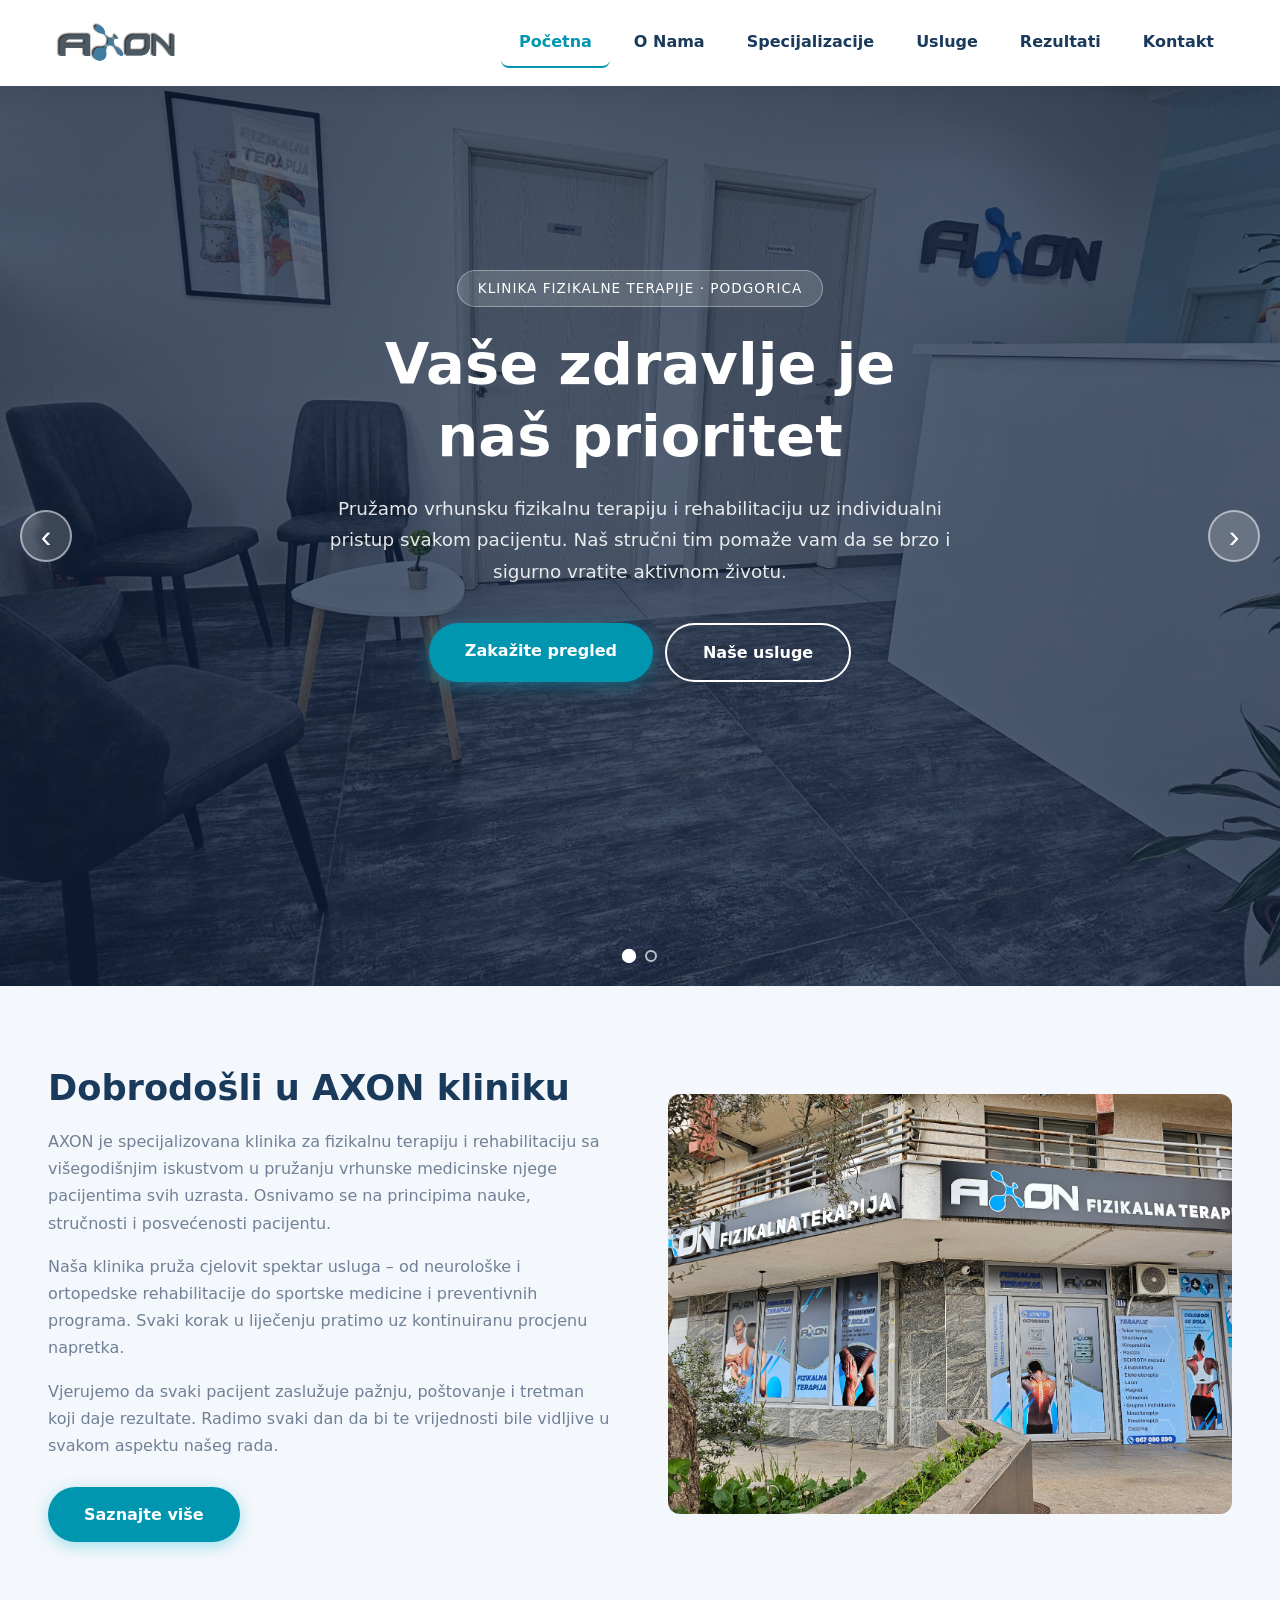
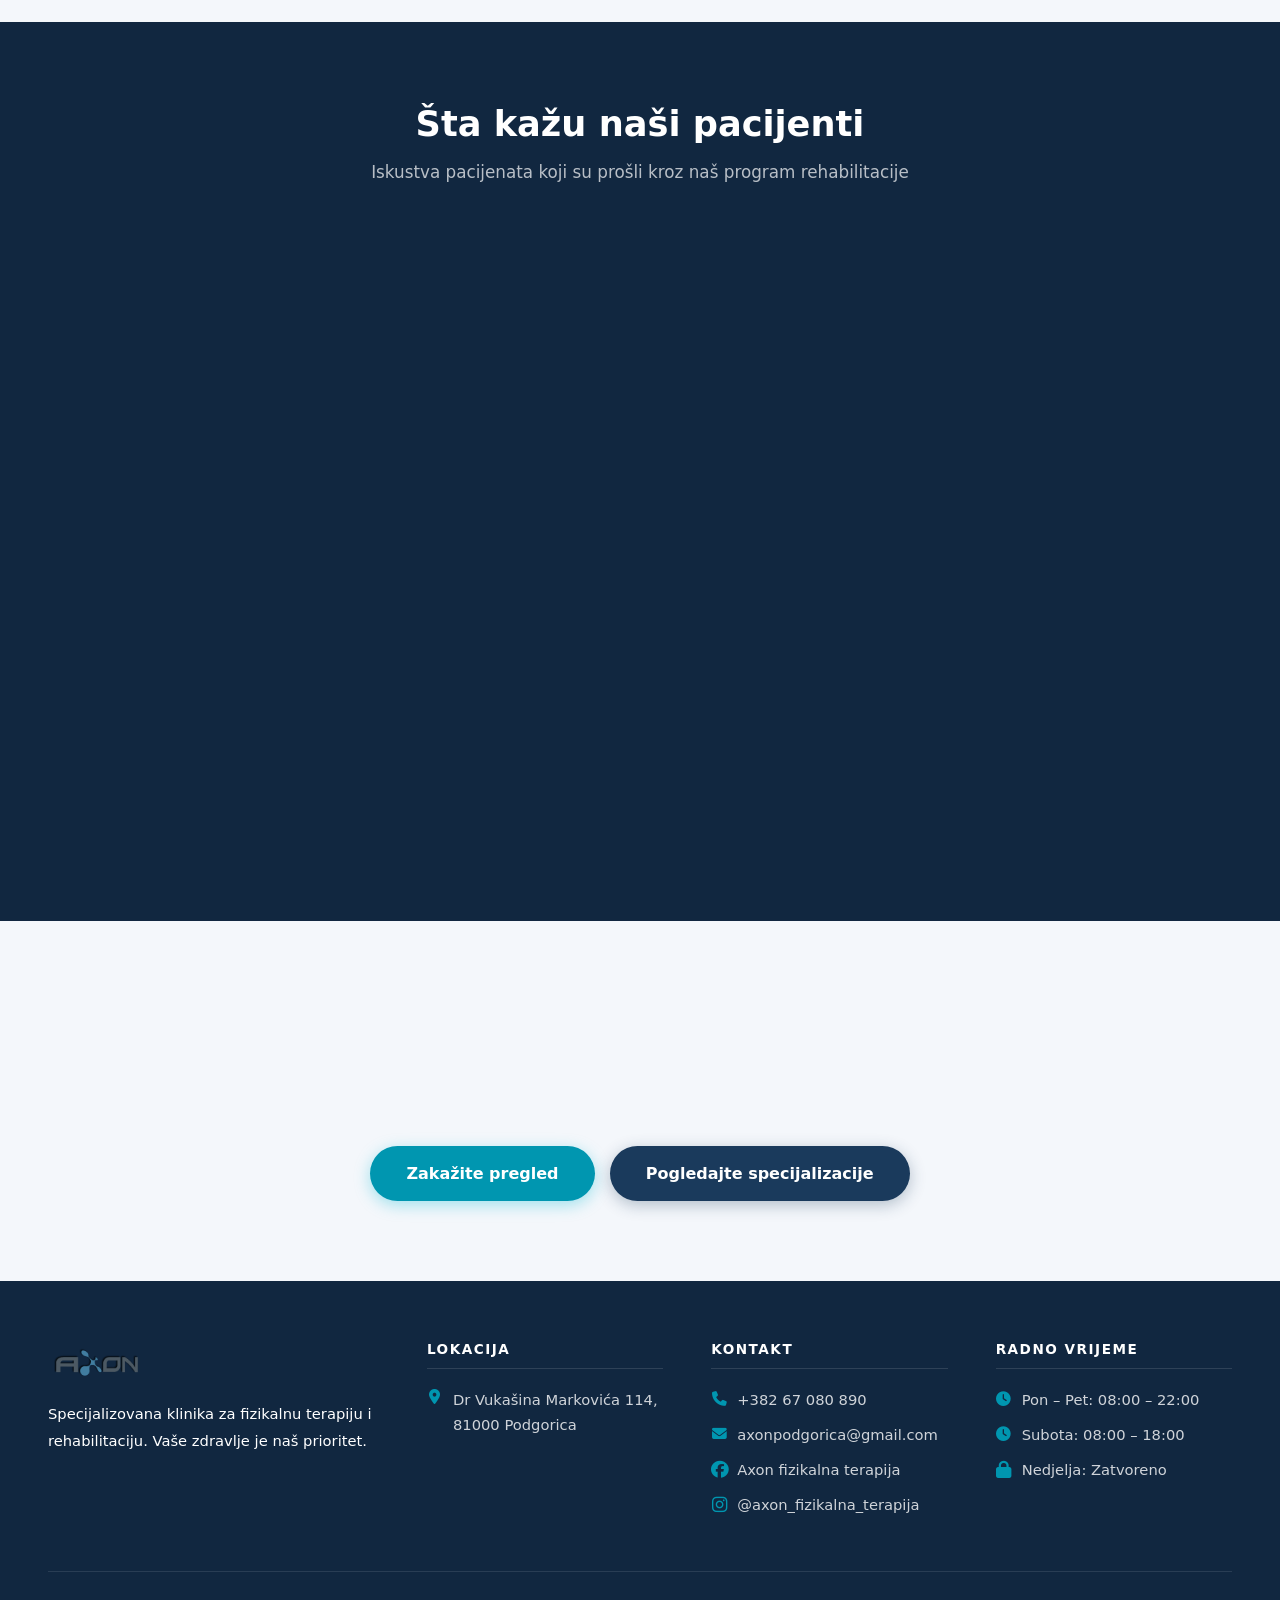
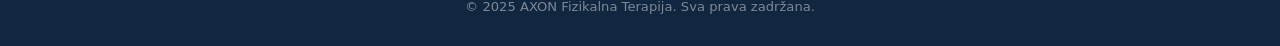
==== index.html @ 86249862 "Inicijalni upload" ====
<!doctype html>
<html lang="bs">
  <head>
    <meta charset="UTF-8" />
    <meta name="viewport" content="width=device-width, initial-scale=1.0" />
    <title>AXON Fizikalna Terapija i Rehabilitacija Podgorica</title>
    <meta
      name="description"
      content="AXON – specijalizovana klinika za fizikalnu terapiju i rehabilitaciju u Podgorici. Stručni tim, moderna oprema, individualni pristup."
    />
    <meta property="og:type" content="website" />
    <meta property="og:url" content="https://fizioaxon.com/index.html" />
    <meta property="og:title" content="AXON Fizikalna Terapija i Rehabilitacija Podgorica" />
    <meta property="og:description" content="AXON – specijalizovana klinika za fizikalnu terapiju i rehabilitaciju u Podgorici. Stručni tim, moderna oprema, individualni pristup." />
    <meta property="og:image" content="https://fizioaxon.com/images/axon-logo.png" />
    <meta name="twitter:card" content="summary_large_image" />
    <link rel="canonical" href="https://fizioaxon.com/index.html" />
    <link rel="stylesheet" href="styles.css" />
    <link
      rel="stylesheet"
      href="https://cdnjs.cloudflare.com/ajax/libs/font-awesome/6.5.0/css/all.min.css"
    />
  </head>
  <body>
    <!-- ═══ HEADER ═══════════════════════════════════════════ -->
    <header class="site-header">
      <div class="container header-inner">
        <a href="index.html" class="logo" aria-label="AXON – početna">
          <img
            src="images/axon-logo.png"
            alt="AXON Fizikalna Terapija"
            class="logo-img"
          />
        </a>

        <button
          class="hamburger"
          id="hamburger"
          aria-label="Otvori meni"
          aria-expanded="false"
          aria-controls="main-nav"
        >
          <span></span><span></span><span></span>
        </button>

        <nav class="nav" id="main-nav" aria-label="Glavna navigacija">
          <a href="index.html" class="nav__link">Početna</a>
          <a href="o-nama.html" class="nav__link">O Nama</a>
          <a href="specijalizacije.html" class="nav__link">Specijalizacije</a>
          <a href="usluge.html" class="nav__link">Usluge</a>
          <a href="rezultati.html" class="nav__link">Rezultati</a>
          <a href="kontakt.html" class="nav__link">Kontakt</a>
        </nav>
      </div>
    </header>
    <!-- ═══════════════════════════════════════════════════════ -->

    <main>
      <!-- HERO SLIDER -->
      <section class="hero-slider" id="heroSlider">
        <div class="hero-slides">
          <!--<div
            class="hero-slide active"
            style="background-image: url(&quot;images/Prva.jpg&quot;)"
          ></div> -->
          <div
            class="hero-slide active"
            style="background-image: url(&quot;images/Druga.jpg&quot;)"
          ></div>
          <div
            class="hero-slide"
            style="background-image: url(&quot;images/Sala-1.jpg&quot;)"
          ></div>
        </div>
        <div class="hero-overlay"></div>

        <div class="hero-content">
          <div class="home-hero__badge">
            Klinika fizikalne terapije · Podgorica
          </div>
          <h1>Vaše zdravlje je<br />naš prioritet</h1>
          <p>
            Pružamo vrhunsku fizikalnu terapiju i rehabilitaciju uz individualni
            pristup svakom pacijentu. Naš stručni tim pomaže vam da se brzo i
            sigurno vratite aktivnom životu.
          </p>
          <div class="hero-btns">
            <a href="kontakt.html" class="btn btn--primary">Zakažite pregled</a>
            <a href="usluge.html" class="btn btn--outline">Naše usluge</a>
          </div>
        </div>

        <button
          class="slider-arrow slider-arrow--prev"
          aria-label="Prethodna slika"
        >
          &#8249;
        </button>
        <button
          class="slider-arrow slider-arrow--next"
          aria-label="Sljedeća slika"
        >
          &#8250;
        </button>

        <div class="slider-dots">
          <button class="slider-dot active" aria-label="Slajd 1"></button>
          <button class="slider-dot" aria-label="Slajd 2"></button>
        </div>
      </section>

      <!-- INTRO -->
      <section class="section intro-section">
        <div class="container">
          <div class="intro-grid">
            <div class="intro-text">
              <h2>Dobrodošli u AXON kliniku</h2>
              <p>
                AXON je specijalizovana klinika za fizikalnu terapiju i
                rehabilitaciju sa višegodišnjim iskustvom u pružanju vrhunske
                medicinske njege pacijentima svih uzrasta. Osnivamo se na
                principima nauke, stručnosti i posvećenosti pacijentu.
              </p>
              <p>
                Naša klinika pruža cjelovit spektar usluga – od neurološke i
                ortopedske rehabilitacije do sportske medicine i preventivnih
                programa. Svaki korak u liječenju pratimo uz kontinuiranu
                procjenu napretka.
              </p>
              <p>
                Vjerujemo da svaki pacijent zaslužuje pažnju, poštovanje i
                tretman koji daje rezultate. Radimo svaki dan da bi te
                vrijednosti bile vidljive u svakom aspektu našeg rada.
              </p>
              <a
                href="o-nama.html"
                class="btn btn--primary"
                style="margin-top: 12px"
                >Saznajte više</a
              >
            </div>
            <div
              class="intro-visual"
              style="background-image: url(&quot;images/Prva.jpg&quot;)"
            ></div>
          </div>
        </div>
      </section>

      <!-- TESTIMONIALS -->
      <section class="testimonials-section">
        <div class="container">
          <h2 class="section-title" style="color: #fff">
            Šta kažu naši pacijenti
          </h2>
          <p class="section-subtitle" style="color: rgba(255, 255, 255, 0.7)">
            Iskustva pacijenata koji su prošli kroz naš program rehabilitacije
          </p>
          <div class="grid-3" style="margin-top: 40px">
            <div class="testimonial-card">
              <div class="testimonial-stars">★★★★★</div>
              <p class="testimonial-text">
                "Topla preporuka za ovu kliniku! Radio sam terapije za rame, donja leđa i skočni zglob i već nakon prvih tretmana osetio sam značajno poboljšanje. Stručno i ljubazno osoblje, sjajna atmosfera i individualan pristup svakom pacijentu. Hvala na posvećenosti momci !!!"
              </p>
              <div class="testimonial-author">
                <div class="testimonial-avatar" style="background: #0096b0">
                  RM
                </div>
                <div>
                  <strong>Redzo Mulić</strong>
                  <span>Google recenzija</span>
                </div>
              </div>
            </div>

            <div class="testimonial-card">
              <div class="testimonial-stars">★★★★★</div>
              <p class="testimonial-text">
                "Od srca preporučujem Axon fizikalnu terapiju! Imao sam izuzetno pozitivno iskustvo – od samog prijema, preko terapija, pa sve do individualno prilagođenih vježbi. Stručan i ljubazan tim uliva povjerenje i zaista se osjećas njihovu posvećenost svakom pacijentu(korisniku). Već nakon nekoliko dolazaka osjetio sam konkretno poboljšanje, a atmosfera u centru dodatno motiviše da nastavite sa prilagođenim treninzima. Ako tražite mjesto gdje su znanje, iskustvo i ljudskost spojeni na jednom mjestu – Axon je pravi izbor!"
              </p>
              <div class="testimonial-author">
                <div class="testimonial-avatar" style="background: #112740">
                  NZ
                </div>
                <div>
                  <strong>Nemanja Zindovic</strong>
                  <span>Google recenzija</span>
                </div>
              </div>
            </div>

            <div class="testimonial-card">
              <div class="testimonial-stars">★★★★★</div>
              <p class="testimonial-text">
                "Imala sam 4operacije diskus hernije. Na četvrtoj su mi ugrađeni implanti. Operisana sam tačno tri mjeseca od poslednje operacije, predložili su mi da počnem sa fizikalnim terapijama. Došla sam na pregled i receneno mi je da će oporavak biti malo duži period. Počela sam na fizikalnoj terapiji AXON. Danas mi je 11 terapija mogu samo da kažem da su fizioterapeuti koji rade da su vrhunski i da su posvećeni pacijentima i da se ja nakon 11 terapije već osjećam odlično. Predlažem svima koji imaju problem sličan meni da dodju i da se uvjere. Srdačan pozdrav 💕🙏"
              </p>
              <div class="testimonial-author">
                <div class="testimonial-avatar" style="background: #e05a7a">
                  E
                </div>
                <div>
                  <strong>Enesa</strong>
                  <span>Google recenzija</span>
                </div>
              </div>
            </div>
          </div>
        </div>
      </section>

      <!-- CTA BAND -->
      <section class="section section--light" style="text-align: center">
        <div class="container">
          <h2 class="section-title">Počnite sa oporavkom danas</h2>
          <p class="section-subtitle">
            Zakažite besplatne konsultacije i saznajte koji tretman je pravi za
            vas
          </p>
          <a href="kontakt.html" class="btn btn--primary">Zakažite pregled</a>
          &nbsp;
          <a
            href="specijalizacije.html"
            class="btn btn--dark"
            style="margin-top: 8px"
            >Pogledajte specijalizacije</a
          >
        </div>
      </section>
    </main>

    <!-- ═══ FOOTER ════════════════════════════════════════════ -->
    <footer class="site-footer">
      <div class="container">
        <div class="footer-grid">
          <div class="footer-col">
            <div class="footer-logo">
              <img
                src="images/axon-logo.png"
                alt="AXON Fizikalna Terapija"
                class="logo-img footer-logo-img"
              />
            </div>
            <p>
              Specijalizovana klinika za fizikalnu terapiju i rehabilitaciju.
              Vaše zdravlje je naš prioritet.
            </p>
          </div>

          <div class="footer-col">
            <h4>Lokacija</h4>
            <ul>
              <li>
                <i class="fa-solid fa-location-dot" style="margin-top: 3px"></i>
                <a
                  href="https://www.google.com/maps/place/Axon+fizikalna+terapija/@42.4355206,19.2412116,17z"
                  target="_blank"
                  rel="noopener"
                  style="color: inherit"
                  >Dr Vukašina Markovića 114, 81000 Podgorica</a
                >
              </li>
            </ul>
          </div>

          <div class="footer-col">
            <h4>Kontakt</h4>
            <ul>
              <li>
                <i class="fa-solid fa-phone"></i>
                <a href="tel:+38267080890" style="color: inherit"
                  >+382 67 080 890</a
                >
              </li>
              <li>
                <i class="fa-solid fa-envelope"></i>
                <a href="mailto:axonpodgorica@gmail.com" style="color: inherit"
                  >axonpodgorica@gmail.com</a
                >
              </li>
              <li>
                <i class="fa-brands fa-facebook"></i>
                <a
                  href="https://www.facebook.com"
                  target="_blank"
                  rel="noopener"
                  style="color: inherit"
                  >Axon fizikalna terapija</a
                >
              </li>
              <li>
                <i class="fa-brands fa-instagram"></i>
                <a
                  href="https://www.instagram.com/axon_fizikalna_terapija"
                  target="_blank"
                  rel="noopener"
                  style="color: inherit"
                  >@axon_fizikalna_terapija</a
                >
              </li>
            </ul>
          </div>

          <div class="footer-col">
            <h4>Radno Vrijeme</h4>
            <ul>
              <li>
                <i class="fa-solid fa-clock"></i> Pon – Pet: 08:00 – 22:00
              </li>
              <li><i class="fa-solid fa-clock"></i> Subota: 08:00 – 18:00</li>
              <li><i class="fa-solid fa-lock"></i> Nedjelja: Zatvoreno</li>
            </ul>
          </div>
        </div>
        <div class="footer-bottom">
          <span>&copy; 2025 AXON Fizikalna Terapija. Sva prava zadržana.</span>
        </div>
      </div>
    </footer>
    <!-- ═══════════════════════════════════════════════════════ -->

    <script src="script.js"></script>
  </body>
</html>
---- styles.css ----
/* ============================================================
   AXON Physio — Shared Styles
   ============================================================ */

/* ── Variables ───────────────────────────────────────────── */
:root {
  --primary: #1a3a5c;
  --primary-dark: #112740;
  --accent: #0096b0;
  --accent-dark: #007a90;
  --white: #ffffff;
  --light-bg: #f4f7fb;
  --text: #2d3748;
  --text-light: #718096;
  --border: #e2e8f0;
  --card-shadow: 0 4px 20px rgba(26, 58, 92, 0.1);
  --card-shadow-hover: 0 8px 32px rgba(26, 58, 92, 0.18);
  --radius: 12px;
  --transition: 0.28s ease;
  --font: "Segoe UI", system-ui, -apple-system, sans-serif;
}

/* ── Reset & Base ─────────────────────────────────────────── */
*,
*::before,
*::after {
  box-sizing: border-box;
  margin: 0;
  padding: 0;
}

html {
  scroll-behavior: smooth;
  overflow-x: hidden;
}

body {
  font-family: var(--font);
  color: var(--text);
  background: var(--white);
  line-height: 1.7;
  min-height: 100vh;
  display: flex;
  flex-direction: column;
  overflow-x: hidden;
  padding-top: 86px;
}

img {
  max-width: 100%;
  display: block;
}
a {
  text-decoration: none;
  color: inherit;
}
ul {
  list-style: none;
}

/* ── Typography ───────────────────────────────────────────── */
h1,
h2,
h3,
h4 {
  line-height: 1.25;
  color: var(--primary);
}
h1 {
  font-size: clamp(2rem, 5vw, 3.2rem);
  font-weight: 800;
}
h2 {
  font-size: clamp(1.5rem, 3vw, 2.2rem);
  font-weight: 700;
}
h3 {
  font-size: 1.25rem;
  font-weight: 700;
}
p {
  color: var(--text-light);
}

/* ── Layout Helpers ───────────────────────────────────────── */
.container {
  width: 100%;
  max-width: 1600px;
  margin: 0 auto;
  padding: 0 48px;
}

.section {
  padding: 80px 0;
}

.section--light {
  background: var(--light-bg);
}

.section-title {
  text-align: center;
  margin-bottom: 12px;
}
.section-subtitle {
  text-align: center;
  color: var(--text-light);
  font-size: 1.05rem;
  margin-bottom: 52px;
}

/* ── Buttons ──────────────────────────────────────────────── */
.btn {
  display: inline-block;
  padding: 14px 36px;
  border-radius: 50px;
  font-weight: 700;
  font-size: 1rem;
  cursor: pointer;
  border: none;
  transition:
    background var(--transition),
    transform var(--transition),
    box-shadow var(--transition);
}

.btn--primary {
  background: var(--accent);
  color: var(--white);
  box-shadow: 0 4px 16px rgba(0, 184, 212, 0.35);
}
.btn--primary:hover {
  background: var(--accent-dark);
  transform: translateY(-2px);
  box-shadow: 0 8px 24px rgba(0, 184, 212, 0.45);
}

.btn--outline {
  background: transparent;
  color: var(--white);
  border: 2px solid var(--white);
}
.btn--outline:hover {
  background: var(--white);
  color: var(--primary);
  transform: translateY(-2px);
}

.btn--dark {
  background: var(--primary);
  color: var(--white);
  box-shadow: 0 4px 16px rgba(26, 58, 92, 0.3);
}
.btn--dark:hover {
  background: var(--primary-dark);
  transform: translateY(-2px);
  box-shadow: 0 8px 24px rgba(26, 58, 92, 0.45);
}

/* ── Card ─────────────────────────────────────────────────── */
.card {
  background: var(--white);
  border-radius: var(--radius);
  box-shadow: var(--card-shadow);
  padding: 30px;
  transition:
    transform var(--transition),
    box-shadow var(--transition);
}
.card:hover {
  transform: translateY(-6px);
  box-shadow: var(--card-shadow-hover);
}

/* ── Grid helpers ─────────────────────────────────────────── */
.grid-2 {
  display: grid;
  grid-template-columns: repeat(2, 1fr);
  gap: 28px;
}
.grid-3 {
  display: grid;
  grid-template-columns: repeat(3, 1fr);
  gap: 28px;
}
.grid-4 {
  display: grid;
  grid-template-columns: repeat(4, 1fr);
  gap: 28px;
}

/* ── HEADER & NAV ─────────────────────────────────────────── */
.site-header {
  background: #ffffff;
  box-shadow: 0 2px 20px rgba(0, 0, 0, 0.08);
  position: fixed;
  top: 0;
  left: 0;
  right: 0;
  z-index: 1000;
}

.header-inner {
  display: flex;
  align-items: center;
  justify-content: space-between;
  height: 86px;
}

/* Logo */
.logo {
  display: flex;
  align-items: center;
  text-decoration: none;
}
.logo-img {
  height: 62px;
  width: auto;
  display: block;
}
.footer-logo-img {
  height: 44px;
}

/* Nav */
.nav {
  display: flex;
  align-items: center;
  gap: 6px;
}

.nav__link {
  display: block;
  padding: 10px 18px;
  border-radius: 8px;
  font-weight: 600;
  font-size: 1rem;
  color: var(--primary);
  transition:
    color var(--transition),
    background var(--transition);
  border-bottom: 2px solid transparent;
  position: relative;
}
.nav__link:hover {
  color: var(--accent);
  background: rgba(26, 58, 92, 0.08);
}
.nav__link.active {
  color: var(--accent);
  border-bottom-color: var(--accent);
}

/* Hamburger */
.hamburger {
  display: none;
  flex-direction: column;
  gap: 5px;
  cursor: pointer;
  background: none;
  border: none;
  padding: 6px;
  border-radius: 6px;
}
.hamburger span {
  display: block;
  width: 26px;
  height: 2.5px;
  background: var(--primary);
  border-radius: 2px;
  transition:
    transform var(--transition),
    opacity var(--transition);
}
.hamburger.open span:nth-child(1) {
  transform: translateY(7.5px) rotate(45deg);
}
.hamburger.open span:nth-child(2) {
  opacity: 0;
}
.hamburger.open span:nth-child(3) {
  transform: translateY(-7.5px) rotate(-45deg);
}

/* ── PAGE HERO BANNER ─────────────────────────────────────── */
.page-hero {
  background: linear-gradient(135deg, var(--primary) 0%, var(--accent));
  /*background: linear-gradient(135deg, #112740 0%, #0a4a5c 100%);*/
  color: var(--white);
  text-align: center;
  padding: 72px 24px 60px;
}
.page-hero h1 {
  color: var(--white);
  margin-bottom: 14px;
}
.page-hero p {
  color: rgba(255, 255, 255, 0.82);
  font-size: 1.1rem;
  max-width: 560px;
  margin: 0 auto;
}

/* ── HERO SLIDER ──────────────────────────────────────────── */
.hero-slider {
  position: relative;
  min-height: 100vh;
  overflow: hidden;
  display: flex;
  align-items: center;
}
.hero-slides {
  position: absolute;
  inset: 0;
}
.hero-slide {
  position: absolute;
  inset: 0;
  background-size: cover;
  background-position: center;
  opacity: 0;
  transition: opacity 1.2s ease;
}
.hero-slide.active {
  opacity: 1;
}
.hero-overlay {
  position: absolute;
  inset: 0;
  background: rgba(15, 35, 65, 0.68);
  z-index: 1;
}
.hero-content {
  position: relative;
  z-index: 2;
  width: 100%;
  max-width: 700px;
  margin: 0 auto;
  text-align: center;
  padding: 0 24px 120px;
  color: var(--white);
}
.hero-content h1 {
  color: var(--white);
  font-size: clamp(2.2rem, 6vw, 3.6rem);
  margin-bottom: 20px;
}
.hero-content p {
  color: rgba(255, 255, 255, 0.88);
  font-size: 1.15rem;
  margin-bottom: 36px;
}
.home-hero__badge {
  display: inline-block;
  background: rgba(255, 255, 255, 0.15);
  border: 1px solid rgba(255, 255, 255, 0.35);
  color: var(--white);
  border-radius: 50px;
  padding: 6px 20px;
  font-size: 0.85rem;
  letter-spacing: 1px;
  text-transform: uppercase;
  margin-bottom: 22px;
}
.hero-btns {
  display: flex;
  flex-wrap: wrap;
  gap: 12px;
  justify-content: center;
}

/* Arrows */
.slider-arrow {
  position: absolute;
  top: 50%;
  transform: translateY(-50%);
  z-index: 3;
  background: rgba(255, 255, 255, 0.18);
  border: 2px solid rgba(255, 255, 255, 0.5);
  color: var(--white);
  width: 52px;
  height: 52px;
  border-radius: 50%;
  font-size: 2rem;
  line-height: 1;
  cursor: pointer;
  display: flex;
  align-items: center;
  justify-content: center;
  transition:
    background 0.25s,
    transform 0.25s;
  backdrop-filter: blur(4px);
}
.slider-arrow:hover {
  background: rgba(255, 255, 255, 0.32);
  transform: translateY(-50%) scale(1.08);
}
.slider-arrow--prev {
  left: 20px;
}
.slider-arrow--next {
  right: 20px;
}
/* Dots */
.slider-dots {
  position: absolute;
  bottom: 24px;
  left: 50%;
  transform: translateX(-50%);
  z-index: 3;
  display: flex;
  gap: 10px;
}
.slider-dot {
  width: 12px;
  height: 12px;
  border-radius: 50%;
  border: 2px solid rgba(255, 255, 255, 0.7);
  background: transparent;
  cursor: pointer;
  transition:
    background 0.25s,
    transform 0.25s;
}
.slider-dot.active {
  background: var(--white);
  transform: scale(1.2);
}

/* ── FEATURE CARDS (home) ─────────────────────────────────── */
.feature-card {
  text-align: center;
}
.feature-card__icon {
  font-size: 2.8rem;
  margin-bottom: 18px;
  display: block;
}
.feature-card h3 {
  margin-bottom: 10px;
}

/* ── INTRO SECTION (home) ─────────────────────────────────── */
.intro-section {
  background: var(--light-bg);
}
.intro-grid {
  display: grid;
  grid-template-columns: 1fr 1fr;
  gap: 56px;
  align-items: center;
}
.intro-text h2 {
  margin-bottom: 18px;
}
.intro-text p {
  margin-bottom: 16px;
}
.intro-visual {
  border-radius: var(--radius);
  height: 420px;
  background-size: cover;
  background-position: center top;
  background-repeat: no-repeat;
}

/* ── TEAM CARDS ───────────────────────────────────────────── */
.team-card {
  text-align: center;
}
.team-card__avatar {
  width: 90px;
  height: 90px;
  border-radius: 50%;
  background: linear-gradient(135deg, var(--primary), var(--accent));
  display: flex;
  align-items: center;
  justify-content: center;
  font-size: 2.2rem;
  margin: 0 auto 18px;
  color: var(--white);
}
.team-card__role {
  display: inline-block;
  background: rgba(0, 184, 212, 0.12);
  color: var(--accent-dark);
  border-radius: 50px;
  padding: 4px 14px;
  font-size: 0.82rem;
  font-weight: 600;
  margin-bottom: 12px;
}
.team-card h3 {
  margin-bottom: 6px;
}

/* ── FLIP CARD ────────────────────────────────────────────── */
.flip-card {
  perspective: 1200px;
  height: 100%;
}
.flip-card__inner {
  display: grid;
  width: 100%;
  height: 100%;
  transform-style: preserve-3d;
  transition: transform 0.7s ease;
}
.flip-card:hover .flip-card__inner {
  transform: rotateY(180deg);
}
.flip-card__front,
.flip-card__back {
  grid-area: 1 / 1;
  backface-visibility: hidden;
  -webkit-backface-visibility: hidden;
  border-radius: var(--radius);
  overflow: hidden;
}
/* Zadnja strana određuje visinu (u grid toku) */
.flip-card__back {
  transform: rotateY(180deg);
  background: var(--white);
  display: flex;
  flex-direction: column;
  padding: 20px;
  box-shadow: var(--card-shadow);
  border: 1px solid var(--border);
  min-height: 520px;
}
/* Prednja strana popunjava isti grid slot */
.flip-card__front {
  background: var(--primary-dark);
  position: relative;
  overflow: hidden;
  clip-path: inset(0 round 12px);
}
.flip-card__photo {
  position: absolute;
  inset: 0;
  width: 100%;
  height: 100%;
  object-fit: cover;
  object-position: top;
  display: block;
}
.flip-card__front-info {
  position: absolute;
  bottom: 0;
  left: 0;
  right: 0;
  padding: 20px 24px;
  background: linear-gradient(
    to top,
    rgba(17, 39, 64, 0.95) 0%,
    rgba(17, 39, 64, 0.6) 70%,
    transparent 100%
  );
}
.flip-card__front-info h3 {
  color: var(--white);
  margin: 0 0 4px;
  font-size: 1.4rem;
}
.flip-card__front-info span {
  color: var(--accent);
  font-size: 1rem;
  font-weight: 600;
}

/* ── TEAM V2 ──────────────────────────────────────────────── */
.team-grid {
  display: grid;
  grid-template-columns: repeat(3, 1fr);
  gap: 28px;
  align-items: stretch;
  overflow: hidden;
}
.team-card-v2 {
  display: flex;
  flex-direction: column;
  gap: 0;
  padding: 28px;
}
.team-card-v2__header {
  display: flex;
  align-items: center;
  gap: 16px;
  margin-bottom: 20px;
  padding-bottom: 18px;
  border-bottom: 1px solid var(--border);
}
.team-card-v2__avatar {
  width: 56px;
  height: 56px;
  border-radius: 50%;
  background: linear-gradient(135deg, var(--primary), var(--accent));
  display: flex;
  align-items: center;
  justify-content: center;
  font-size: 1.4rem;
  color: var(--white);
  flex-shrink: 0;
}
.team-card-v2__header h3 {
  margin: 0 0 4px;
  font-size: 1.15rem;
  color: var(--primary);
}
.team-card-v2__role {
  font-size: 0.85rem;
  color: var(--accent-dark);
  font-weight: 600;
}
.team-card-v2__body {
  flex: 1;
  display: flex;
  flex-direction: column;
  gap: 10px;
  margin-bottom: 20px;
}
.team-card-v2__body p {
  margin: 0;
  font-size: 0.9rem;
  color: var(--text-light);
  line-height: 1.6;
}
.team-card-v2__tags {
  display: flex;
  flex-wrap: wrap;
  gap: 6px;
  margin-top: auto;
}
.team-card-v2__tags span {
  background: rgba(0, 150, 176, 0.1);
  color: var(--accent-dark);
  border-radius: 50px;
  padding: 4px 12px;
  font-size: 0.78rem;
  font-weight: 600;
}
@media (max-width: 900px) {
  .team-grid {
    grid-template-columns: 1fr;
  }
  .flip-card__back {
    min-height: 495px;
    padding: 16px;
  }
  .team-card-v2__body p {
    font-size: 0.78rem;
    line-height: 1.5;
  }
  .team-card-v2__header {
    margin-bottom: 12px;
    padding-bottom: 12px;
  }
  .team-card-v2__body {
    gap: 6px;
    margin-bottom: 0;
  }
  .team-card-v2__tags {
    display: none;
  }
}

/* ── VALUES ───────────────────────────────────────────────── */
.value-card {
  text-align: center;
  border-top: 4px solid #0096b0;
}
.value-card:hover {
  transform: translateY(-12px);
}
.value-card__icon {
  font-size: 2.4rem;
  margin-bottom: 14px;
  display: block;
}

/* ── SPECIALIZATION CARDS ─────────────────────────────────── */
.spec-card {
  text-align: center;
}
.spec-card__icon {
  font-size: 3rem;
  margin-bottom: 16px;
  display: block;
}
.spec-card h3 {
  margin-bottom: 10px;
}

/* ── SPECIALIZATION BLOCKS ────────────────────────────────── */
.spec-blocks {
  display: flex;
  flex-direction: column;
  gap: 0;
  margin-top: 40px;
}
.spec-block {
  display: grid;
  grid-template-columns: 1fr 1fr;
  min-height: 420px;
  border-radius: var(--radius);
  overflow: hidden;
  margin-bottom: 24px;
  box-shadow: var(--card-shadow);
}
.spec-block--reverse {
  direction: rtl;
}
.spec-block--reverse > * {
  direction: ltr;
}

/* Animacija */
.spec-block .spec-block__img {
  opacity: 0;
  transform: translateX(-60px);
  transition:
    opacity 0.7s ease,
    transform 0.7s ease;
}
.spec-block .spec-block__text {
  opacity: 0;
  transform: translateX(60px);
  transition:
    opacity 0.7s ease 0.15s,
    transform 0.7s ease 0.15s;
}
.spec-block--reverse .spec-block__img {
  transform: translateX(60px);
}
.spec-block--reverse .spec-block__text {
  transform: translateX(-60px);
}
.spec-block--visible .spec-block__img,
.spec-block--visible .spec-block__text {
  opacity: 1;
  transform: translateX(0);
}
.spec-block__img {
  background-size: cover;
  background-position: center;
  background-repeat: no-repeat;
  position: relative;
}
.spec-block__img::after {
  content: "";
  position: absolute;
  inset: 0;
  background: linear-gradient(to right, rgba(17, 39, 64, 0.35), transparent);
}
.spec-block--reverse .spec-block__img::after {
  background: linear-gradient(to left, rgba(17, 39, 64, 0.35), transparent);
}
.spec-block__text {
  background: var(--white);
  padding: 48px 40px;
  display: flex;
  flex-direction: column;
  justify-content: center;
  border-right: 4px solid #0096b0;
  border-bottom: 4px solid #0096b0;
}
.spec-block--reverse .spec-block__text {
  border-right: none;
  border-left: 4px solid #0096b0;
  border-bottom: 4px solid #0096b0;
}
.spec-block:nth-child(even) .spec-block__text {
  background: #edf6f9;
}
.spec-block__text h3 {
  font-size: 1.4rem;
  color: var(--primary);
  margin-bottom: 16px;
}
.spec-block__text p {
  color: var(--text-light);
  line-height: 1.7;
  margin-bottom: 20px;
}
.spec-list {
  list-style: none;
  padding: 0;
  margin: 0;
  display: flex;
  flex-direction: column;
  gap: 10px;
}
.spec-list li {
  display: flex;
  align-items: center;
  gap: 10px;
  color: var(--text);
  font-size: 0.95rem;
  font-weight: 500;
}
.spec-list li::before {
  content: "";
  width: 20px;
  height: 20px;
  min-width: 20px;
  border-radius: 50%;
  background: #0096b0;
  background-image: url("data:image/svg+xml,%3Csvg xmlns='http://www.w3.org/2000/svg' viewBox='0 0 24 24' fill='none' stroke='white' stroke-width='3' stroke-linecap='round' stroke-linejoin='round'%3E%3Cpolyline points='20 6 9 17 4 12'/%3E%3C/svg%3E");
  background-size: 12px;
  background-repeat: no-repeat;
  background-position: center;
}
@media (max-width: 768px) {
  .spec-block,
  .spec-block--reverse {
    grid-template-columns: 1fr;
    direction: ltr;
  }
  .spec-block__img {
    min-height: 240px;
  }
  .spec-block__text {
    padding: 28px 24px;
  }
}

/* ── SERVICES LIST ────────────────────────────────────────── */
.service-card {
  display: flex;
  gap: 20px;
  align-items: flex-start;
}
.service-card__icon {
  font-size: 2.2rem;
  flex-shrink: 0;
  width: 58px;
  height: 58px;
  background: var(--light-bg);
  border-radius: 12px;
  display: flex;
  align-items: center;
  justify-content: center;
}
.service-card__body h3 {
  margin-bottom: 8px;
}

/* ── SERVICE CARDS V2 (sa slikom) ────────────────────────── */
.service-card-v2 {
  background: var(--white);
  border-radius: var(--radius);
  overflow: hidden;
  box-shadow: var(--card-shadow);
  transition:
    transform var(--transition),
    box-shadow var(--transition);
  display: flex;
  flex-direction: column;
}
.service-card-v2:hover {
  transform: translateY(-6px);
  box-shadow: var(--card-shadow-hover);
}
.service-card-v2__img {
  height: 400px;
  background-size: cover;
  background-position: center;
  background-repeat: no-repeat;
  position: relative;
}
.service-card-v2__img::after {
  content: "";
  position: absolute;
  inset: 0;
  background: linear-gradient(
    to bottom,
    transparent 50%,
    rgba(17, 39, 64, 0.5) 100%
  );
}
.service-card-v2__body {
  padding: 24px;
  border-top: 3px solid #0096b0;
  flex: 1;
}
.service-card-v2__body h3 {
  color: var(--primary);
  margin-bottom: 10px;
  font-size: 1.05rem;
}
.service-card-v2__body p {
  color: var(--text-light);
  font-size: 0.9rem;
  line-height: 1.6;
}

/* ── TESTIMONIALS ─────────────────────────────────────────── */
.testimonials-section {
  background: var(--primary-dark);
  padding: 80px 0;
}
.testimonial-card {
  background: rgba(255, 255, 255, 0.07);
  border: 1px solid rgba(255, 255, 255, 0.12);
  border-radius: 16px;
  padding: 32px 28px;
  display: flex;
  flex-direction: column;
  gap: 16px;
  transition:
    background 0.25s,
    transform 0.25s;
}
.testimonial-card:hover {
  background: rgba(255, 255, 255, 0.12);
  transform: translateY(-4px);
}
.testimonial-stars {
  color: #f6c90e;
  font-size: 1.1rem;
  letter-spacing: 2px;
}
.testimonial-text {
  color: rgba(255, 255, 255, 0.88);
  font-size: 0.97rem;
  line-height: 1.7;
  flex: 1;
}
.testimonial-author {
  display: flex;
  align-items: center;
  gap: 14px;
  margin-top: 4px;
}
.testimonial-avatar {
  width: 44px;
  height: 44px;
  border-radius: 50%;
  background: var(--accent);
  color: #fff;
  font-weight: 700;
  font-size: 1.1rem;
  display: flex;
  align-items: center;
  justify-content: center;
  flex-shrink: 0;
}
.testimonial-author strong {
  display: block;
  color: #fff;
  font-size: 0.95rem;
}
.testimonial-author span {
  font-size: 0.8rem;
  color: rgba(255, 255, 255, 0.55);
}

/* ── STATS (kept for rezultati page) ─────────────────────── */
.stats-section {
  background: linear-gradient(135deg, var(--primary), var(--accent));
  padding: 72px 0;
}
.stats-grid {
  display: grid;
  grid-template-columns: repeat(4, 1fr);
  gap: 28px;
  text-align: center;
}
.stat-item__number {
  font-size: clamp(2rem, 4vw, 3rem);
  font-weight: 900;
  color: var(--white);
  display: block;
  line-height: 1.1;
}
.stat-item__label {
  color: rgba(255, 255, 255, 0.78);
  font-size: 0.92rem;
  margin-top: 6px;
}

/* ── TESTIMONIALS ─────────────────────────────────────────── */
.testimonial-card {
  position: relative;
  padding-top: 40px;
}
.testimonial-card::before {
  content: "\201C";
  position: absolute;
  top: 10px;
  left: 28px;
  font-size: 4rem;
  color: var(--accent);
  font-family: Georgia, serif;
  line-height: 1;
}
.testimonial-card__text {
  color: var(--text);
  font-style: italic;
  margin-bottom: 20px;
  font-size: 1rem;
}
.testimonial-card__author {
  font-weight: 700;
  color: var(--primary);
  font-size: 0.92rem;
}
.testimonial-card__role {
  color: var(--text-light);
  font-size: 0.82rem;
}
.testimonial-stars {
  color: #f5a623;
  font-size: 1.1rem;
  margin-bottom: 14px;
}
.testimonial-card__footer {
  display: flex;
  align-items: center;
  gap: 14px;
  margin-top: auto;
}
.testimonial-avatar {
  width: 46px;
  height: 46px;
  min-width: 46px;
  border-radius: 50%;
  display: flex;
  align-items: center;
  justify-content: center;
  color: var(--white);
  font-weight: 700;
  font-size: 0.95rem;
}

/* ── GALLERY ──────────────────────────────────────────────── */
.gallery-grid {
  display: grid;
  grid-template-columns: repeat(4, 1fr);
  gap: 12px;
  margin-top: 40px;
}
.gallery-item {
  border-radius: var(--radius);
  overflow: hidden;
  cursor: zoom-in;
  aspect-ratio: 1 / 1;
  background-size: cover;
  background-position: center;
  background-repeat: no-repeat;
  transition:
    box-shadow 0.3s ease,
    transform 0.3s ease;
}
.gallery-item:hover {
  transform: scale(1.02);
  box-shadow: 0 8px 24px rgba(0, 0, 0, 0.15);
}
@media (min-width: 395px) and (max-width: 770px) {
  .gallery-grid {
    grid-template-columns: repeat(2, 1fr);
    grid-auto-rows: unset;
  }
  .gallery-item {
    aspect-ratio: 1 / 1;
    height: auto;
  }
}
@media (max-width: 395px) {
  .gallery-grid {
    grid-template-columns: 1fr;
    grid-auto-rows: unset;
  }
  .gallery-item {
    aspect-ratio: 16 / 9;
    height: auto;
  }
}

/* ── LIGHTBOX ─────────────────────────────────────────────── */
.lightbox {
  display: none;
  position: fixed;
  inset: 0;
  z-index: 2000;
  align-items: center;
  justify-content: center;
}
.lightbox--open {
  display: flex;
}
.lightbox__overlay {
  position: absolute;
  inset: 0;
  background: rgba(0, 0, 0, 0.92);
}
.lightbox__img-wrap {
  position: relative;
  z-index: 1;
  max-width: 90vw;
  max-height: 88vh;
  display: flex;
  align-items: center;
  justify-content: center;
}
.lightbox__img {
  max-width: 90vw;
  max-height: 88vh;
  object-fit: contain;
  border-radius: var(--radius);
  box-shadow: 0 20px 60px rgba(0, 0, 0, 0.5);
}
.lightbox__close,
.lightbox__prev,
.lightbox__next {
  position: absolute;
  z-index: 2;
  background: rgba(255, 255, 255, 0.1);
  border: none;
  color: var(--white);
  cursor: pointer;
  transition: background 0.2s;
  border-radius: 50%;
  line-height: 1;
}
.lightbox__close:hover,
.lightbox__prev:hover,
.lightbox__next:hover {
  background: rgba(255, 255, 255, 0.25);
}
.lightbox__close {
  top: 20px;
  right: 20px;
  width: 44px;
  height: 44px;
  font-size: 1.6rem;
}
.lightbox__prev,
.lightbox__next {
  top: 50%;
  transform: translateY(-50%);
  width: 52px;
  height: 52px;
  font-size: 2rem;
}
.lightbox__prev {
  left: 20px;
}
.lightbox__next {
  right: 20px;
}
.lightbox__counter {
  position: absolute;
  bottom: 20px;
  left: 50%;
  transform: translateX(-50%);
  color: rgba(255, 255, 255, 0.7);
  font-size: 0.9rem;
  z-index: 2;
}
.gallery-item--tall {
  grid-row: span 2;
}
.gallery-item--wide {
  grid-column: span 2;
}
@media (max-width: 770px) {
  .gallery-item--tall {
    grid-row: span 1;
  }
  .gallery-item--wide {
    grid-column: span 1;
  }
}

/* ── FAQ ──────────────────────────────────────────────────── */
.faq-layout {
  display: grid;
  grid-template-columns: 1fr 1.4fr;
  gap: 48px;
  align-items: start;
  margin-top: 40px;
}
.faq-img {
  border-radius: var(--radius);
  background-size: cover;
  background-position: center;
  background-repeat: no-repeat;
  min-height: 500px;
  position: sticky;
  top: 100px;
}
.faq-list {
  display: flex;
  flex-direction: column;
  gap: 12px;
}
@media (max-width: 768px) {
  .faq-layout {
    grid-template-columns: 1fr;
    gap: 32px;
  }
  .faq-img {
    min-height: 240px;
    position: static;
  }
}
.faq-item {
  border: 1px solid #e2e8f0;
  border-radius: var(--radius);
  overflow: hidden;
  background: var(--white);
}
.faq-question {
  width: 100%;
  background: none;
  border: none;
  padding: 20px 24px;
  text-align: left;
  font-size: 1rem;
  font-weight: 600;
  color: var(--primary);
  cursor: pointer;
  display: flex;
  justify-content: space-between;
  align-items: center;
  gap: 16px;
  transition: background var(--transition);
}
.faq-question:hover {
  background: var(--light-bg);
}
.faq-item--open .faq-question {
  background: var(--light-bg);
  border-bottom: 1px solid #e2e8f0;
}
.faq-icon {
  font-size: 1.4rem;
  font-weight: 300;
  color: #0096b0;
  flex-shrink: 0;
  transition: transform var(--transition);
}
.faq-answer {
  max-height: 0;
  overflow: hidden;
  transition:
    max-height 0.35s ease,
    padding 0.35s ease;
  padding: 0 24px;
}
.faq-answer p {
  color: var(--text-light);
  line-height: 1.7;
  font-size: 0.95rem;
}
.faq-item--open .faq-answer {
  max-height: 300px;
  padding: 20px 24px;
}

/* ── FLOATING CTA ─────────────────────────────────────────── */
.fab-group {
  position: fixed;
  bottom: 28px;
  right: 28px;
  display: none;
  flex-direction: column;
  gap: 12px;
  z-index: 999;
}
@media (min-width: 1700px) {
  .fab-group {
    display: flex;
  }
}
.fab {
  width: 52px;
  height: 52px;
  border-radius: 50%;
  display: flex;
  align-items: center;
  justify-content: center;
  font-size: 1.3rem;
  line-height: 1;
  color: var(--white);
  text-decoration: none;
  box-shadow: 0 4px 16px rgba(0, 0, 0, 0.2);
  transition:
    transform var(--transition),
    box-shadow var(--transition);
}
.fab i {
  display: flex;
  align-items: center;
  justify-content: center;
  width: 100%;
  height: 100%;
}
.fab:hover {
  transform: scale(1.12);
  box-shadow: 0 6px 20px rgba(0, 0, 0, 0.3);
}
.fab--phone {
  background: #0096b0;
}
.fab--whatsapp {
  background: #25d366;
}

/* ── BEFORE / AFTER CARDS ─────────────────────────────────── */
.ba-card__head {
  display: flex;
  justify-content: space-between;
  margin-bottom: 14px;
}
.ba-badge {
  font-size: 0.78rem;
  font-weight: 700;
  padding: 3px 12px;
  border-radius: 50px;
}
.ba-badge--before {
  background: #fde8e8;
  color: #c53030;
}
.ba-badge--after {
  background: #e6ffed;
  color: #276749;
}
.ba-card__item {
  margin-bottom: 10px;
}
.ba-card__item span {
  display: block;
  font-size: 0.82rem;
  font-weight: 600;
  color: var(--text-light);
  text-transform: uppercase;
  letter-spacing: 0.5px;
  margin-bottom: 2px;
}
.ba-card__item p {
  font-size: 0.95rem;
  color: var(--text);
}

/* ── CONTACT INFO CARDS ───────────────────────────────────── */
.contact-cards-grid {
  display: grid;
  grid-template-columns: repeat(4, 1fr);
  gap: 24px;
  margin-top: 40px;
}
@media (max-width: 900px) {
  .contact-cards-grid {
    grid-template-columns: repeat(2, 1fr);
  }
}
@media (max-width: 500px) {
  .contact-cards-grid {
    grid-template-columns: 1fr;
  }
}
.contact-info-card {
  text-align: center;
  padding: 28px 20px;
}
.contact-info-card .contact-info-icon {
  margin: 0 auto 16px;
}
.contact-info-card h4 {
  margin-bottom: 8px;
  font-size: 0.85rem;
  text-transform: uppercase;
  letter-spacing: 1px;
  color: var(--text-light);
}
.contact-info-card p {
  font-size: 0.95rem;
  line-height: 1.7;
}
.contact-info-card-link {
  display: block;
  text-decoration: none;
  color: inherit;
}
.contact-info-row--card {
  background: var(--primary-dark);
  border-radius: var(--radius);
  padding: 24px 28px;
  box-shadow: 0 4px 16px rgba(17, 39, 64, 0.25);
  border: none;
  transition:
    box-shadow var(--transition),
    transform var(--transition);
  margin-bottom: 14px;
  cursor: pointer;
}
.contact-info-row--card h4 {
  font-size: 1rem;
  text-transform: uppercase;
  letter-spacing: 1.2px;
  color: var(--accent);
  margin-bottom: 6px;
}
.contact-info-row--card p {
  font-size: 1.65rem;
  font-weight: 400;
  color: var(--white);
  line-height: 1.5;
}
.contact-info-row--card .contact-info-icon {
  font-size: 1.6rem;
  width: 62px;
  height: 62px;
  background: rgba(255, 255, 255, 0.1);
  color: var(--accent);
}
.contact-info-card-link:hover .contact-info-row--card,
.contact-info-row--card:hover {
  box-shadow: 0 8px 28px rgba(17, 39, 64, 0.4);
  transform: translateY(-2px);
}
.contact-main-grid {
  display: grid;
  grid-template-columns: 1fr 1.4fr;
  gap: 32px;
  align-items: stretch;
  max-width: 1100px;
  margin: 0 auto;
}
.contact-map-col {
  display: flex;
}
.contact-map-col iframe {
  flex: 1;
  min-height: 100%;
}
@media (max-width: 900px) {
  .contact-main-grid {
    grid-template-columns: 1fr;
  }
}
.contact-map-col iframe {
  width: 100%;
  border-radius: var(--radius);
}

/* ── CONTACT INFO COL ─────────────────────────────────────── */
.contact-info-col {
  display: flex;
  flex-direction: column;
  gap: 0;
}
.contact-info-row {
  display: flex;
  align-items: flex-start;
  gap: 20px;
  padding: 24px 0;
  border-bottom: 1px solid var(--border);
}
.contact-info-row:last-child {
  border-bottom: none;
}
.contact-info-icon {
  font-size: 1.4rem;
  width: 52px;
  height: 52px;
  background: var(--light-bg);
  border-radius: 12px;
  display: flex;
  align-items: center;
  justify-content: center;
  flex-shrink: 0;
  color: var(--accent);
}
.contact-info-icon .fa-clock {
  color: var(--accent);
}
.contact-info-icon .fa-facebook {
  color: #1877f2;
}
.contact-info-icon .fa-instagram {
  color: #e4405f;
}
.contact-info-row h4 {
  font-size: 0.9rem;
  text-transform: uppercase;
  letter-spacing: 1px;
  color: var(--text-light);
  margin-bottom: 6px;
  font-weight: 600;
}
.contact-info-row--card h4 {
  color: var(--accent) !important;
  font-size: 0.82rem !important;
  text-transform: uppercase;
  letter-spacing: 1.5px;
  font-weight: 600;
}
.contact-info-row--card p {
  font-size: 1.25rem !important;
  font-weight: 600 !important;
  color: var(--white) !important;
  line-height: 1.5;
}
.contact-info-row p {
  font-size: 1.15rem;
  color: var(--primary);
  font-weight: 600;
  line-height: 1.7;
}

/* ── CONTACT DARK BOX ─────────────────────────────────────── */
.contact-dark-box {
  display: grid;
  grid-template-columns: 1fr 1.4fr;
  border-radius: var(--radius);
  overflow: hidden;
  box-shadow: 0 8px 40px rgba(17, 39, 64, 0.25);
}
.contact-dark-info {
  background: var(--primary-dark);
  padding: 48px 40px;
  color: var(--white);
  display: flex;
  flex-direction: column;
}
.contact-dark-logo {
  font-size: 2.4rem;
  color: var(--accent);
  margin-bottom: 20px;
}
.contact-dark-title {
  font-size: 1.6rem;
  font-weight: 700;
  color: var(--white);
  margin-bottom: 20px;
  line-height: 1.3;
}
.contact-dark-title span {
  color: var(--accent);
  font-size: 1.1rem;
  font-weight: 400;
}
.contact-dark-divider {
  width: 48px;
  height: 3px;
  background: var(--accent);
  border-radius: 2px;
  margin-bottom: 28px;
}
.contact-dark-list {
  list-style: none;
  padding: 0;
  margin: 0;
  display: flex;
  flex-direction: column;
  gap: 16px;
}
.contact-dark-list li {
  display: flex;
  align-items: center;
  gap: 14px;
  font-size: 1rem;
  color: rgba(255, 255, 255, 0.85);
}
.contact-dark-list li a {
  display: flex;
  align-items: center;
  gap: 14px;
  color: rgba(255, 255, 255, 0.85);
  text-decoration: none;
  transition: color var(--transition);
}
.contact-dark-list li a:hover {
  color: var(--accent);
}
.contact-dark-list i {
  color: var(--accent);
  width: 18px;
  text-align: center;
  flex-shrink: 0;
}
.contact-dark-map {
  background: var(--primary-dark);
  padding: 32px 32px 32px 0;
  display: flex;
}
.contact-dark-map iframe {
  flex: 1;
  display: block;
  border-radius: var(--radius) !important;
}
@media (max-width: 768px) {
  .contact-dark-box {
    grid-template-columns: 1fr;
  }
  .contact-dark-map iframe {
    border-radius: 0 0 var(--radius) var(--radius) !important;
    min-height: 300px !important;
  }
}

/* ── CONTACT FORM ─────────────────────────────────────────── */
.contact-form-section .container {
  display: grid;
  grid-template-columns: 1fr 1fr;
  gap: 48px;
  align-items: start;
}
.form-group {
  margin-bottom: 20px;
}
.form-group label {
  display: block;
  font-weight: 600;
  margin-bottom: 6px;
  font-size: 0.9rem;
  color: var(--primary);
}
.form-group input,
.form-group textarea,
.form-group select {
  width: 100%;
  padding: 12px 16px;
  border: 1.5px solid var(--border);
  border-radius: 8px;
  font-family: var(--font);
  font-size: 0.95rem;
  color: var(--text);
  transition:
    border-color var(--transition),
    box-shadow var(--transition);
  background: var(--white);
}
.form-group input:focus,
.form-group textarea:focus {
  outline: none;
  border-color: var(--accent);
  box-shadow: 0 0 0 3px rgba(0, 184, 212, 0.15);
}
.form-group textarea {
  resize: vertical;
  min-height: 130px;
}
.form-row {
  display: grid;
  grid-template-columns: 1fr 1fr;
  gap: 16px;
}
.form-submit {
  margin-top: 8px;
}

/* ── MAP PLACEHOLDER ──────────────────────────────────────── */
.map-placeholder {
  background: var(--light-bg);
  border: 2px dashed var(--border);
  border-radius: var(--radius);
  height: 320px;
  display: flex;
  flex-direction: column;
  align-items: center;
  justify-content: center;
  color: var(--text-light);
  font-size: 1rem;
  gap: 10px;
}
.map-placeholder .map-icon {
  font-size: 2.6rem;
}
.map-placeholder strong {
  color: var(--primary);
  font-size: 1.05rem;
}

/* ── FOOTER ───────────────────────────────────────────────── */
.site-footer {
  background: var(--primary-dark);
  color: rgba(255, 255, 255, 0.8);
  padding: 60px 0 28px;
  margin-top: auto;
}
.footer-grid {
  display: grid;
  grid-template-columns: 1.4fr 1fr 1fr 1fr;
  gap: 48px;
  margin-bottom: 44px;
}
.footer-logo {
  display: flex;
  align-items: center;
  gap: 10px;
  margin-bottom: 16px;
}
.footer-col p {
  font-size: 0.92rem;
  line-height: 1.8;
  color: var(--white);
}
.footer-col h4 {
  color: var(--white);
  font-size: 0.85rem;
  letter-spacing: 1.5px;
  text-transform: uppercase;
  margin-bottom: 18px;
  padding-bottom: 10px;
  border-bottom: 1px solid rgba(255, 255, 255, 0.12);
}
.footer-col ul li {
  margin-bottom: 10px;
  font-size: 0.92rem;
  display: flex;
  gap: 10px;
  align-items: center;
}
.footer-col ul li span.fi {
  font-style: normal;
}

/* ── Footer icon colours ─────────────────────────────────── */
.footer-col .fa-location-dot {
  color: var(--accent);
  width: 16px;
  text-align: center;
  flex-shrink: 0;
  align-self: flex-start;
  margin-top: 6px;
}
.footer-col .fa-phone,
.footer-col .fa-envelope,
.footer-col .fa-clock {
  color: var(--accent);
  width: 16px;
  text-align: center;
  flex-shrink: 0;
}
.footer-col .fa-lock,
.footer-col .fa-facebook,
.footer-col .fa-instagram {
  color: var(--accent);
  width: 16px;
  text-align: center;
  flex-shrink: 0;
  font-size: 1.1rem;
}
.footer-bottom {
  border-top: 1px solid rgba(255, 255, 255, 0.1);
  padding-top: 24px;
  display: flex;
  justify-content: center;
  align-items: center;
  font-size: 0.82rem;
  color: rgba(255, 255, 255, 0.45);
}

/* ── ABOUT PAGE SPECIFIC ──────────────────────────────────── */
.about-text-section .container {
  display: grid;
  grid-template-columns: 1fr 1fr;
  gap: 56px;
  align-items: center;
}
.about-text h2 {
  margin-bottom: 18px;
}
.about-text p {
  margin-bottom: 16px;
}
.about-visual {
  border-radius: var(--radius);
  height: 480px;
  background-size: cover;
  background-position: center;
  background-repeat: no-repeat;
  overflow: hidden;
}
.about-visual img {
  width: 100%;
  height: 100%;
  object-fit: cover;
  display: block;
  border-radius: var(--radius);
  filter: contrast(1.25) saturate(1.1) brightness(1.02);
  transform: scale(1.12) translateZ(0);
  transform-origin: center center;
  -webkit-backface-visibility: hidden;
  backface-visibility: hidden;
}
.about-visual__img {
  width: 100%;
  height: 100%;
  object-fit: cover;
  display: block;
}

/* ── RESPONSIVE ───────────────────────────────────────────── */
@media (min-width: 425px) and (max-width: 900px) {
  .about-visual {
    height: auto !important;
    background: none;
  }
  .about-visual img {
    width: 100%;
    height: auto;
    display: block;
    border-radius: var(--radius);
  }
}
@media (max-width: 425px) {
  .about-visual {
    height: auto !important;
    background: none;
  }
  .about-visual img {
    width: 100%;
    height: auto;
    display: block;
    border-radius: var(--radius);
    transform: scale(1.22) translateZ(0);
    transform-origin: center center;
  }
}
@media (max-width: 900px) {
  .grid-4 {
    grid-template-columns: repeat(2, 1fr);
  }
  .stats-grid {
    grid-template-columns: repeat(2, 1fr);
  }
  .intro-grid,
  .about-text-section .container,
  .contact-form-section .container {
    grid-template-columns: 1fr;
  }
  .intro-visual,
  .about-visual {
    height: 220px;
  }
  .footer-grid {
    grid-template-columns: 1fr 1fr;
  }
}

@media (max-width: 900px) {
  .container {
    padding: 0 20px;
  }
  .grid-3 {
    grid-template-columns: 1fr;
  }
  .grid-2 {
    grid-template-columns: 1fr;
  }
  .hamburger {
    display: flex;
  }
  .nav {
    display: none;
    flex-direction: column;
    position: absolute;
    top: 72px;
    left: 0;
    right: 0;
    background: #ffffff;
    box-shadow: 0 8px 24px rgba(0, 0, 0, 0.1);
    padding: 16px 24px 20px;
    gap: 4px;
    z-index: 999;
  }
  .nav.open {
    display: flex;
  }
  .nav__link {
    width: 100%;
    padding: 11px 14px;
  }
  .footer-grid {
    grid-template-columns: 1fr;
    gap: 32px;
  }
  .footer-bottom {
    flex-direction: column;
    gap: 8px;
    text-align: center;
  }
  .form-row {
    grid-template-columns: 1fr;
  }
}

@media (max-width: 480px) {
  .slider-arrow {
    display: none;
  }
  .grid-4 {
    grid-template-columns: 1fr;
  }
  .stats-grid {
    grid-template-columns: 1fr 1fr;
  }
  .section {
    padding: 52px 0;
  }
  .hero-slider {
    min-height: 100vh;
  }
  .hero-content {
    padding: 60px 16px 60px 16px;
  }
  .slider-arrow {
    width: 40px;
    height: 40px;
    font-size: 1.5rem;
  }
  .slider-arrow--prev {
    left: 10px;
  }
  .slider-arrow--next {
    right: 10px;
  }
}
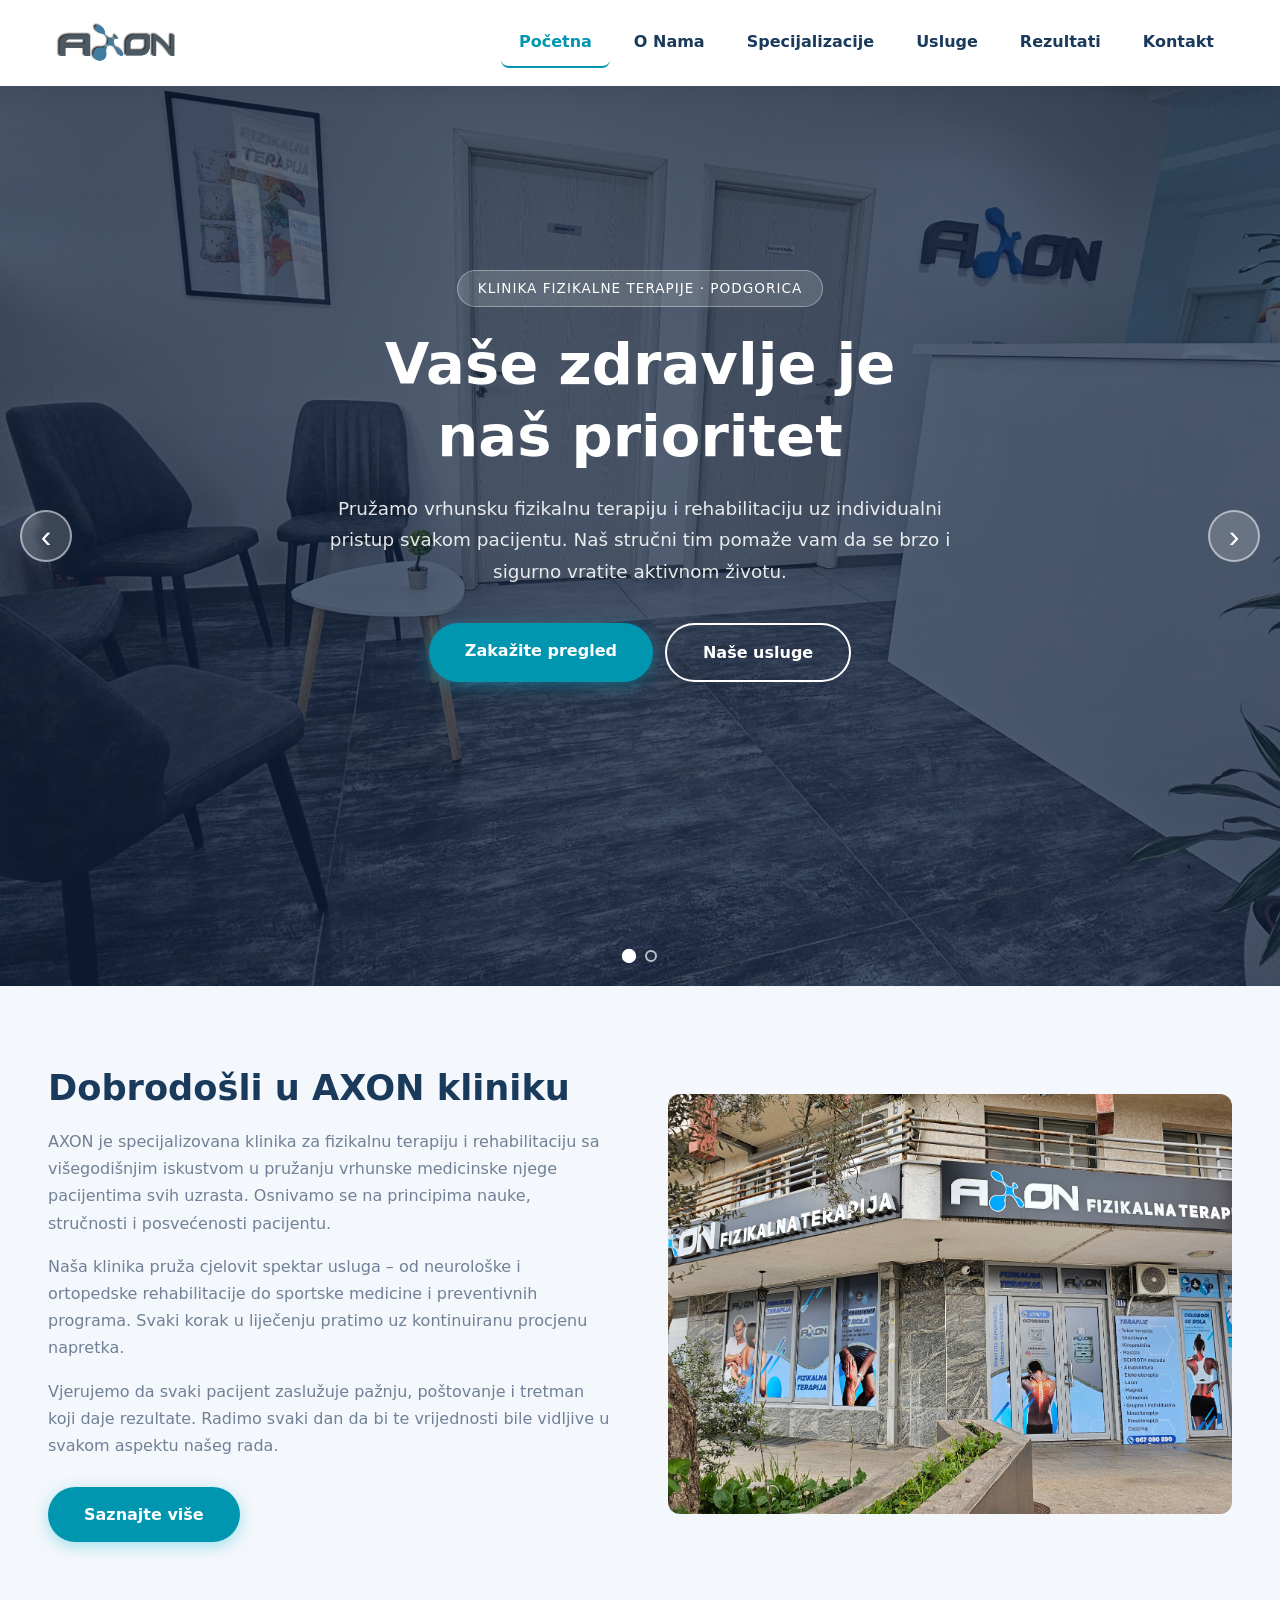
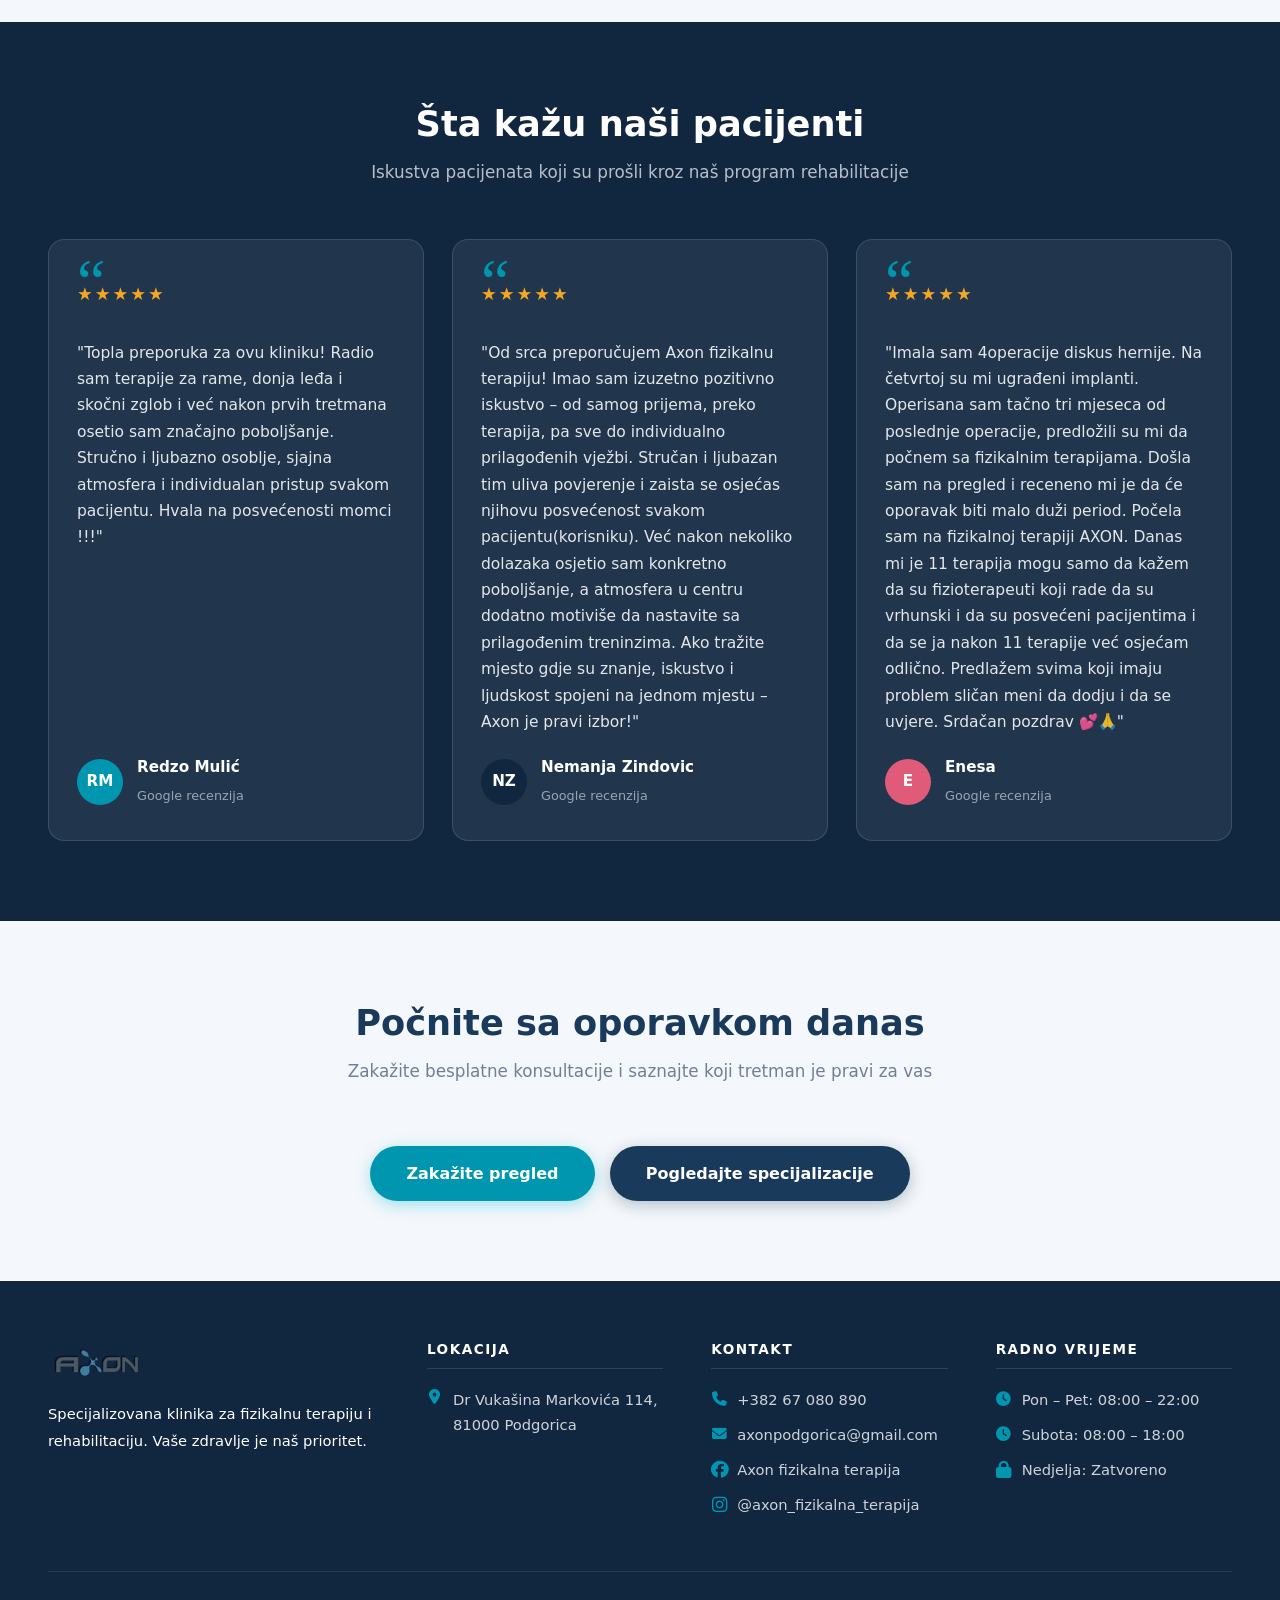
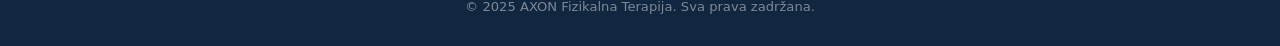
==== commit 18016134: "Change language to sr" ====
--- a/index.html
+++ b/index.html
@@ -1,5 +1,5 @@
 <!doctype html>
-<html lang="bs">
+<html lang="sr">
   <head>
     <meta charset="UTF-8" />
     <meta name="viewport" content="width=device-width, initial-scale=1.0" />
@@ -15,6 +15,7 @@
     <meta property="og:image" content="https://fizioaxon.com/images/axon-logo.png" />
     <meta name="twitter:card" content="summary_large_image" />
     <link rel="canonical" href="https://fizioaxon.com/index.html" />
+    <link rel="icon" href="images/axon-logo.png" type="image/png" />
     <link rel="stylesheet" href="styles.css" />
     <link
       rel="stylesheet"
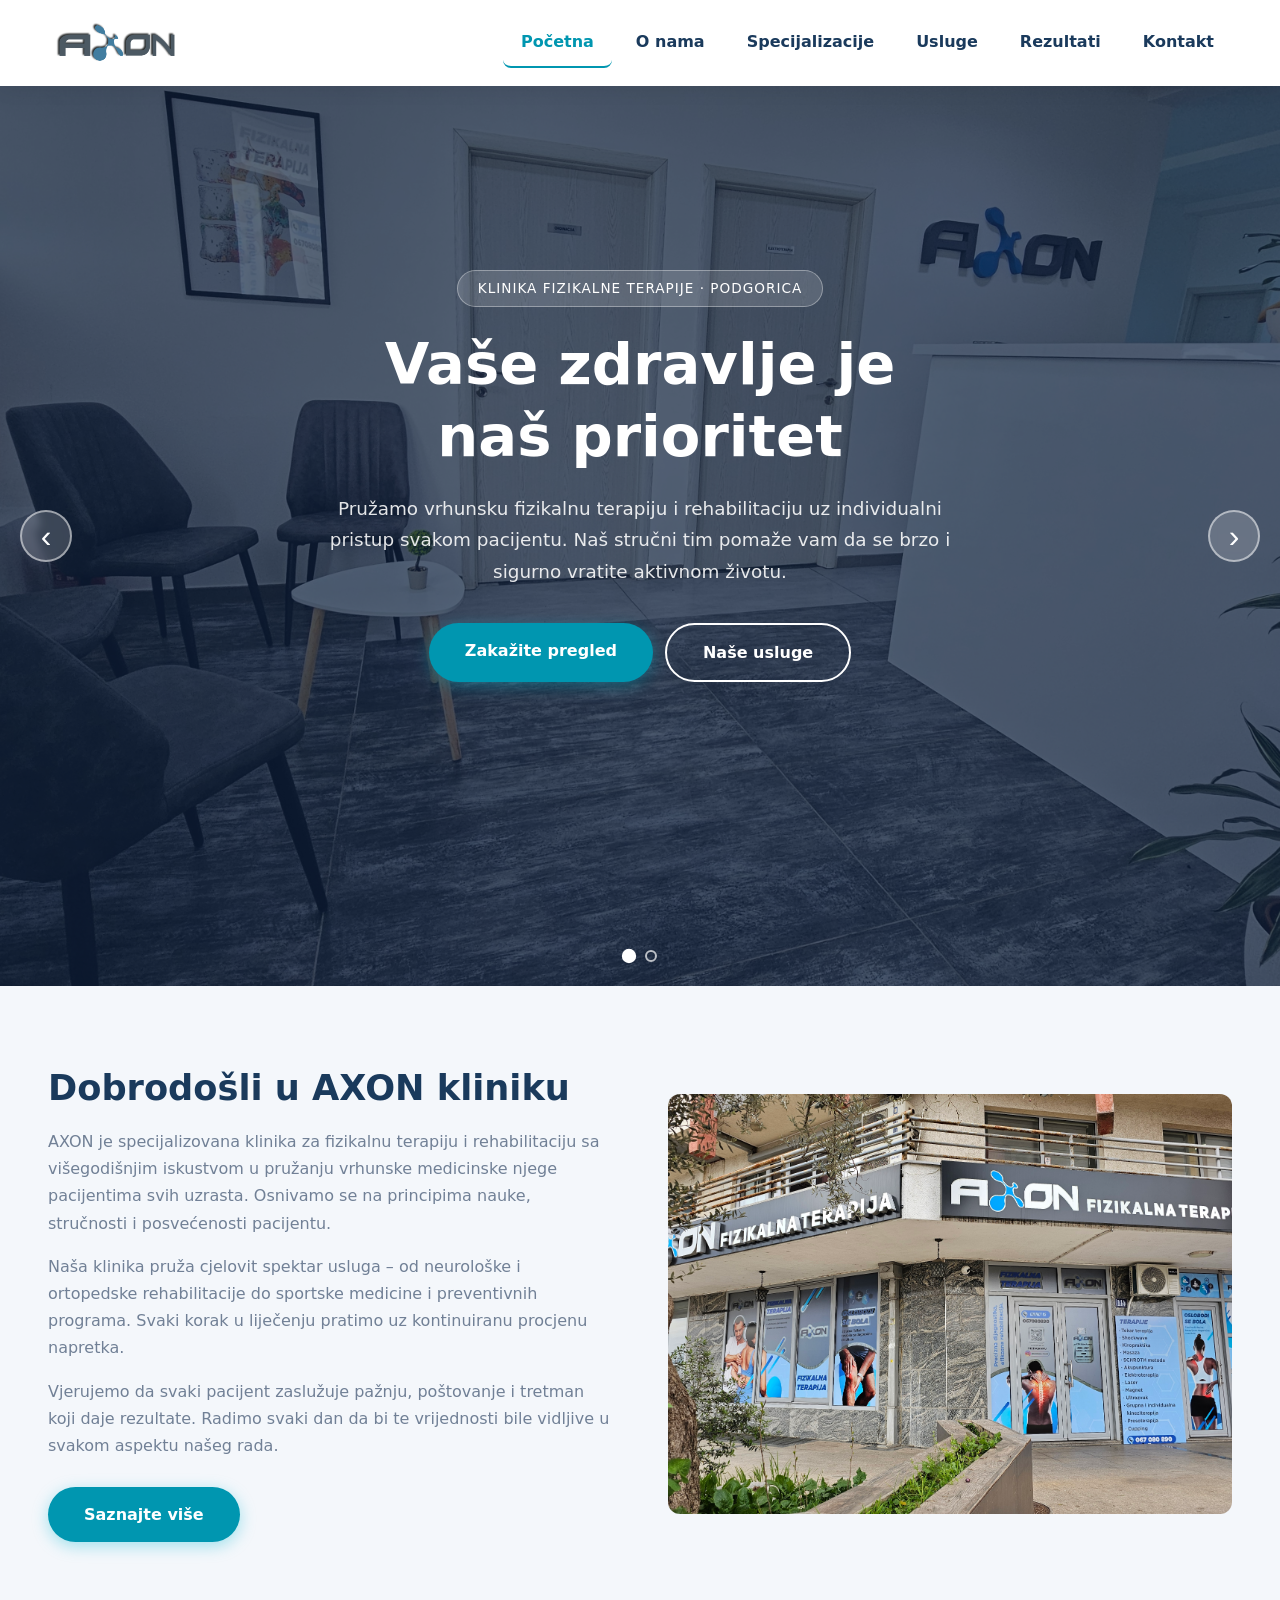
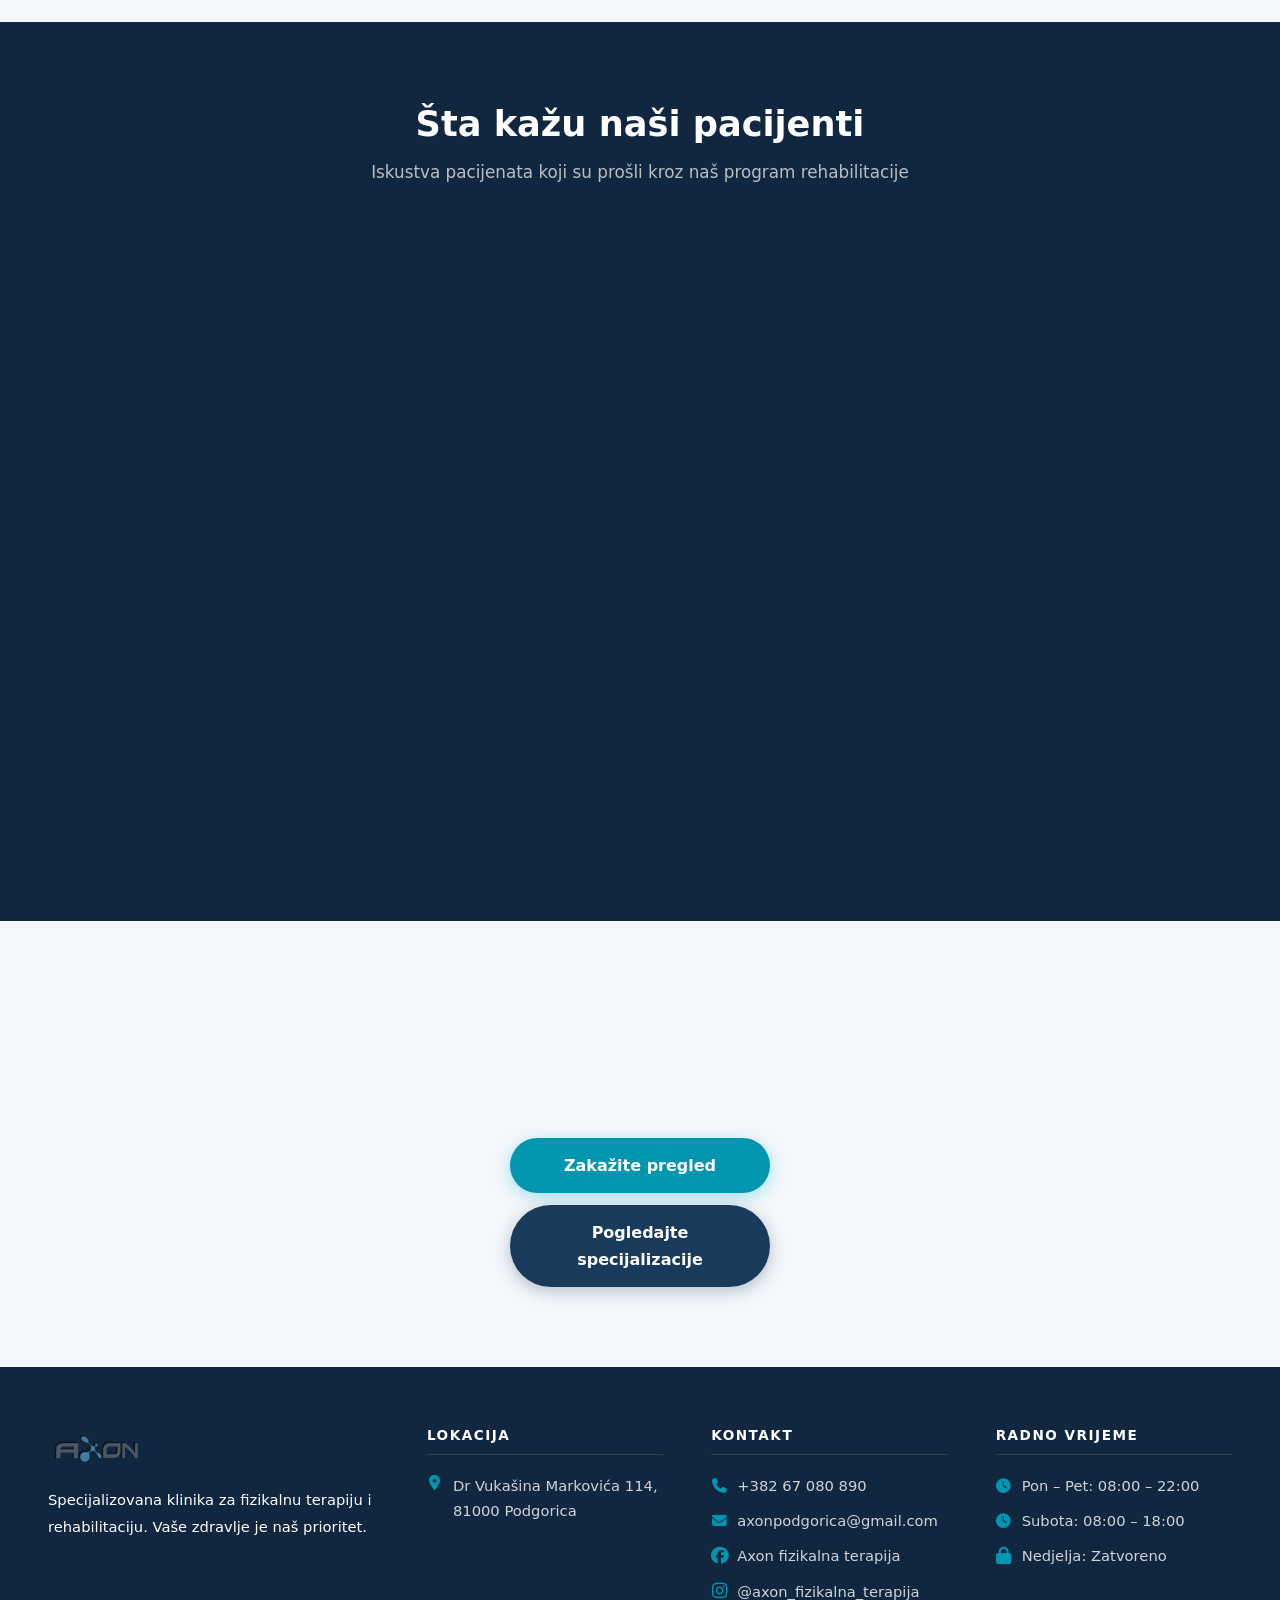
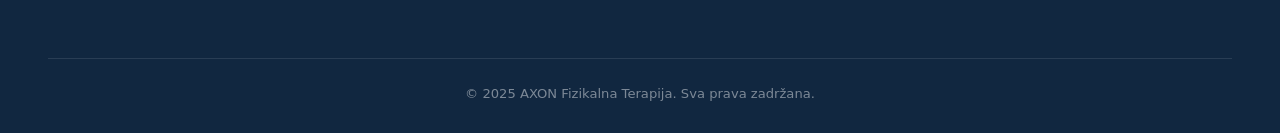
==== commit ccd0f75a: "Fix google maps links in footer" ====
--- a/index.html
+++ b/index.html
@@ -10,9 +10,18 @@
     />
     <meta property="og:type" content="website" />
     <meta property="og:url" content="https://fizioaxon.com/index.html" />
-    <meta property="og:title" content="AXON Fizikalna Terapija i Rehabilitacija Podgorica" />
-    <meta property="og:description" content="AXON – specijalizovana klinika za fizikalnu terapiju i rehabilitaciju u Podgorici. Stručni tim, moderna oprema, individualni pristup." />
-    <meta property="og:image" content="https://fizioaxon.com/images/axon-logo.png" />
+    <meta
+      property="og:title"
+      content="AXON Fizikalna Terapija i Rehabilitacija Podgorica"
+    />
+    <meta
+      property="og:description"
+      content="AXON – specijalizovana klinika za fizikalnu terapiju i rehabilitaciju u Podgorici. Stručni tim, moderna oprema, individualni pristup."
+    />
+    <meta
+      property="og:image"
+      content="https://fizioaxon.com/images/axon-logo.png"
+    />
     <meta name="twitter:card" content="summary_large_image" />
     <link rel="canonical" href="https://fizioaxon.com/index.html" />
     <link rel="icon" href="images/axon-logo.png" type="image/png" />
@@ -46,7 +55,7 @@
 
         <nav class="nav" id="main-nav" aria-label="Glavna navigacija">
           <a href="index.html" class="nav__link">Početna</a>
-          <a href="o-nama.html" class="nav__link">O Nama</a>
+          <a href="o-nama.html" class="nav__link">O nama</a>
           <a href="specijalizacije.html" class="nav__link">Specijalizacije</a>
           <a href="usluge.html" class="nav__link">Usluge</a>
           <a href="rezultati.html" class="nav__link">Rezultati</a>
@@ -161,7 +170,11 @@
             <div class="testimonial-card">
               <div class="testimonial-stars">★★★★★</div>
               <p class="testimonial-text">
-                "Topla preporuka za ovu kliniku! Radio sam terapije za rame, donja leđa i skočni zglob i već nakon prvih tretmana osetio sam značajno poboljšanje. Stručno i ljubazno osoblje, sjajna atmosfera i individualan pristup svakom pacijentu. Hvala na posvećenosti momci !!!"
+                "Topla preporuka za ovu kliniku! Radio sam terapije za rame,
+                donja leđa i skočni zglob i već nakon prvih tretmana osetio sam
+                značajno poboljšanje. Stručno i ljubazno osoblje, sjajna
+                atmosfera i individualan pristup svakom pacijentu. Hvala na
+                posvećenosti momci !!!"
               </p>
               <div class="testimonial-author">
                 <div class="testimonial-avatar" style="background: #0096b0">
@@ -177,7 +190,15 @@
             <div class="testimonial-card">
               <div class="testimonial-stars">★★★★★</div>
               <p class="testimonial-text">
-                "Od srca preporučujem Axon fizikalnu terapiju! Imao sam izuzetno pozitivno iskustvo – od samog prijema, preko terapija, pa sve do individualno prilagođenih vježbi. Stručan i ljubazan tim uliva povjerenje i zaista se osjećas njihovu posvećenost svakom pacijentu(korisniku). Već nakon nekoliko dolazaka osjetio sam konkretno poboljšanje, a atmosfera u centru dodatno motiviše da nastavite sa prilagođenim treninzima. Ako tražite mjesto gdje su znanje, iskustvo i ljudskost spojeni na jednom mjestu – Axon je pravi izbor!"
+                "Od srca preporučujem Axon fizikalnu terapiju! Imao sam izuzetno
+                pozitivno iskustvo – od samog prijema, preko terapija, pa sve do
+                individualno prilagođenih vježbi. Stručan i ljubazan tim uliva
+                povjerenje i zaista se osjećas njihovu posvećenost svakom
+                pacijentu(korisniku). Već nakon nekoliko dolazaka osjetio sam
+                konkretno poboljšanje, a atmosfera u centru dodatno motiviše da
+                nastavite sa prilagođenim treninzima. Ako tražite mjesto gdje su
+                znanje, iskustvo i ljudskost spojeni na jednom mjestu – Axon je
+                pravi izbor!"
               </p>
               <div class="testimonial-author">
                 <div class="testimonial-avatar" style="background: #112740">
@@ -193,7 +214,15 @@
             <div class="testimonial-card">
               <div class="testimonial-stars">★★★★★</div>
               <p class="testimonial-text">
-                "Imala sam 4operacije diskus hernije. Na četvrtoj su mi ugrađeni implanti. Operisana sam tačno tri mjeseca od poslednje operacije, predložili su mi da počnem sa fizikalnim terapijama. Došla sam na pregled i receneno mi je da će oporavak biti malo duži period. Počela sam na fizikalnoj terapiji AXON. Danas mi je 11 terapija mogu samo da kažem da su fizioterapeuti koji rade da su vrhunski i da su posvećeni pacijentima i da se ja nakon 11 terapije već osjećam odlično. Predlažem svima koji imaju problem sličan meni da dodju i da se uvjere. Srdačan pozdrav 💕🙏"
+                "Imala sam 4operacije diskus hernije. Na četvrtoj su mi ugrađeni
+                implanti. Operisana sam tačno tri mjeseca od poslednje
+                operacije, predložili su mi da počnem sa fizikalnim terapijama.
+                Došla sam na pregled i receneno mi je da će oporavak biti malo
+                duži period. Počela sam na fizikalnoj terapiji AXON. Danas mi je
+                11 terapija mogu samo da kažem da su fizioterapeuti koji rade da
+                su vrhunski i da su posvećeni pacijentima i da se ja nakon 11
+                terapije već osjećam odlično. Predlažem svima koji imaju problem
+                sličan meni da dodju i da se uvjere. Srdačan pozdrav 💕🙏"
               </p>
               <div class="testimonial-author">
                 <div class="testimonial-avatar" style="background: #e05a7a">
@@ -217,14 +246,27 @@
             Zakažite besplatne konsultacije i saznajte koji tretman je pravi za
             vas
           </p>
-          <a href="kontakt.html" class="btn btn--primary">Zakažite pregled</a>
-          &nbsp;
-          <a
-            href="specijalizacije.html"
-            class="btn btn--dark"
-            style="margin-top: 8px"
-            >Pogledajte specijalizacije</a
+          <div
+            style="
+              display: flex;
+              flex-direction: column;
+              gap: 12px;
+              align-items: center;
+            "
           >
+            <a
+              href="kontakt.html"
+              class="btn btn--primary"
+              style="width: 260px; text-align: center"
+              >Zakažite pregled</a
+            >
+            <a
+              href="specijalizacije.html"
+              class="btn btn--dark"
+              style="width: 260px; text-align: center"
+              >Pogledajte specijalizacije</a
+            >
+          </div>
         </div>
       </section>
     </main>
@@ -253,7 +295,7 @@
               <li>
                 <i class="fa-solid fa-location-dot" style="margin-top: 3px"></i>
                 <a
-                  href="https://www.google.com/maps/place/Axon+fizikalna+terapija/@42.4355206,19.2412116,17z"
+                  href="https://maps.app.goo.gl/FDbFqpSLjZvNkm3p7"
                   target="_blank"
                   rel="noopener"
                   style="color: inherit"
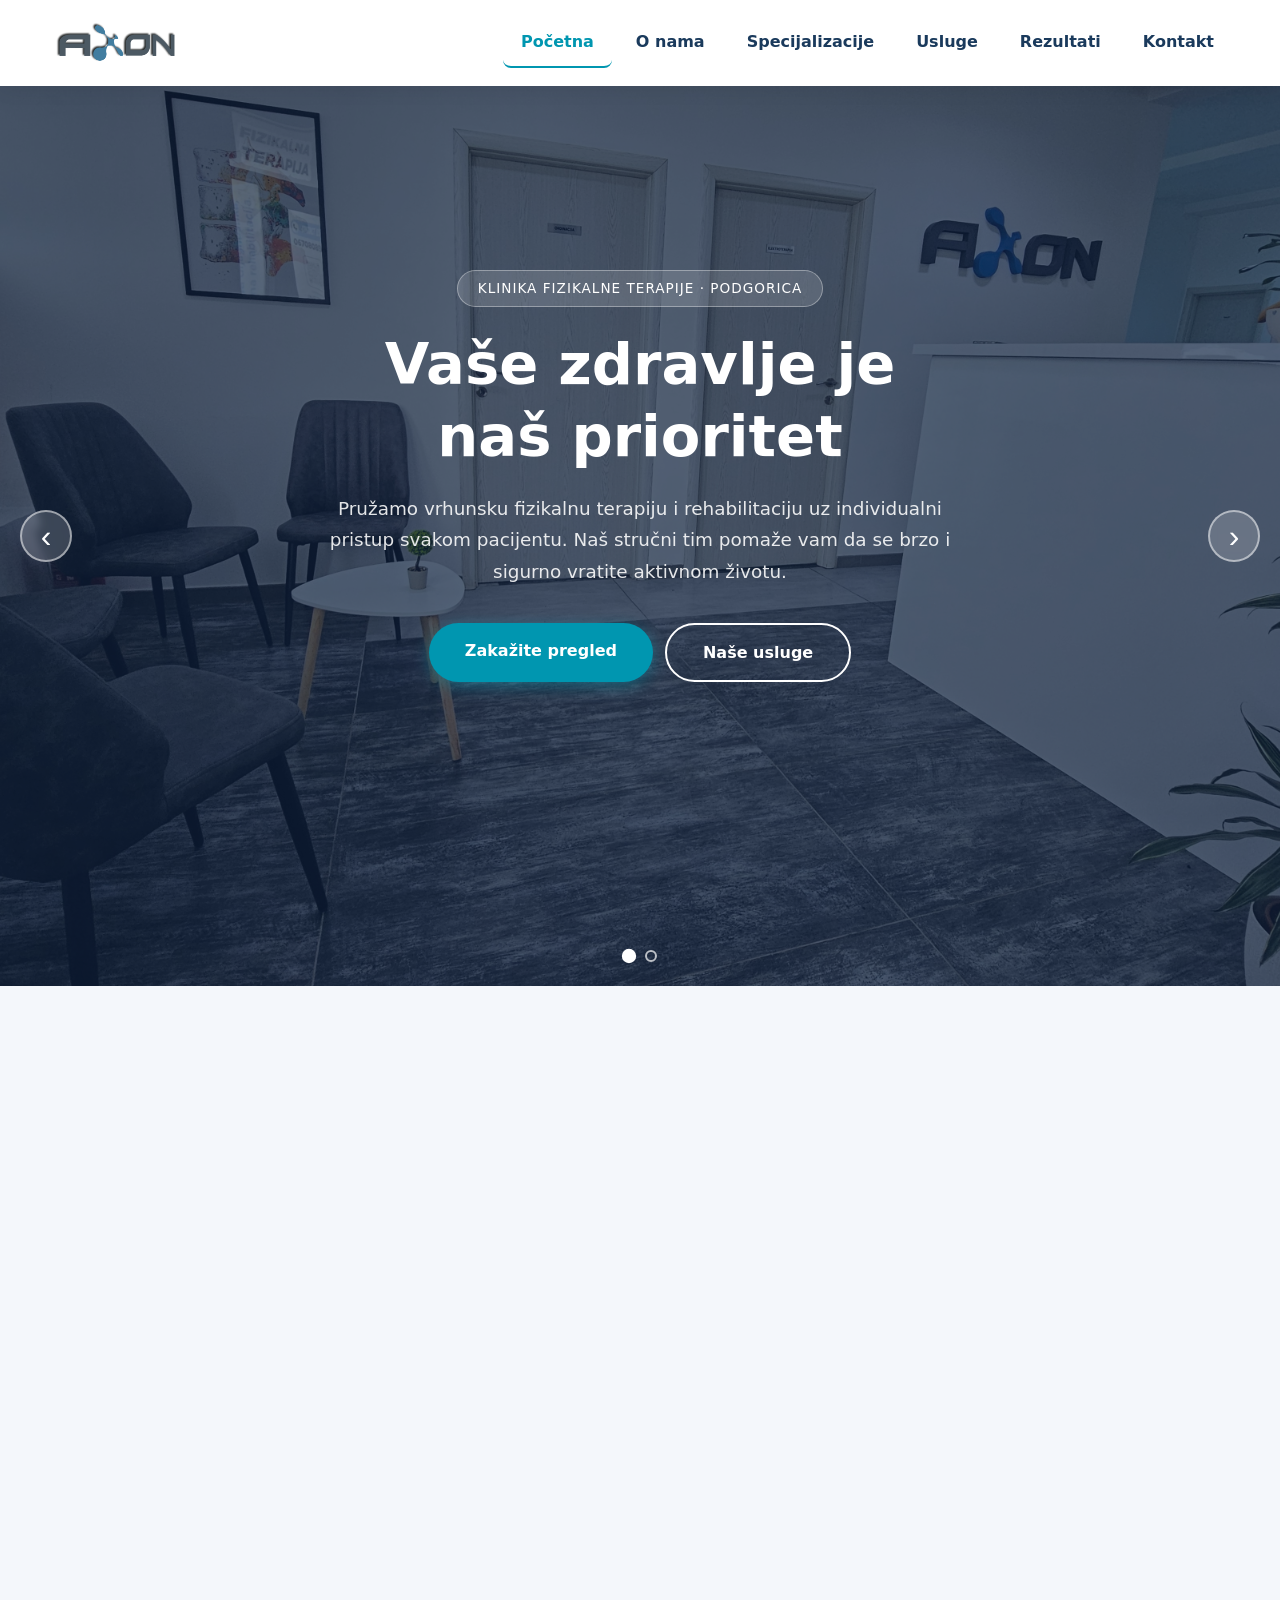
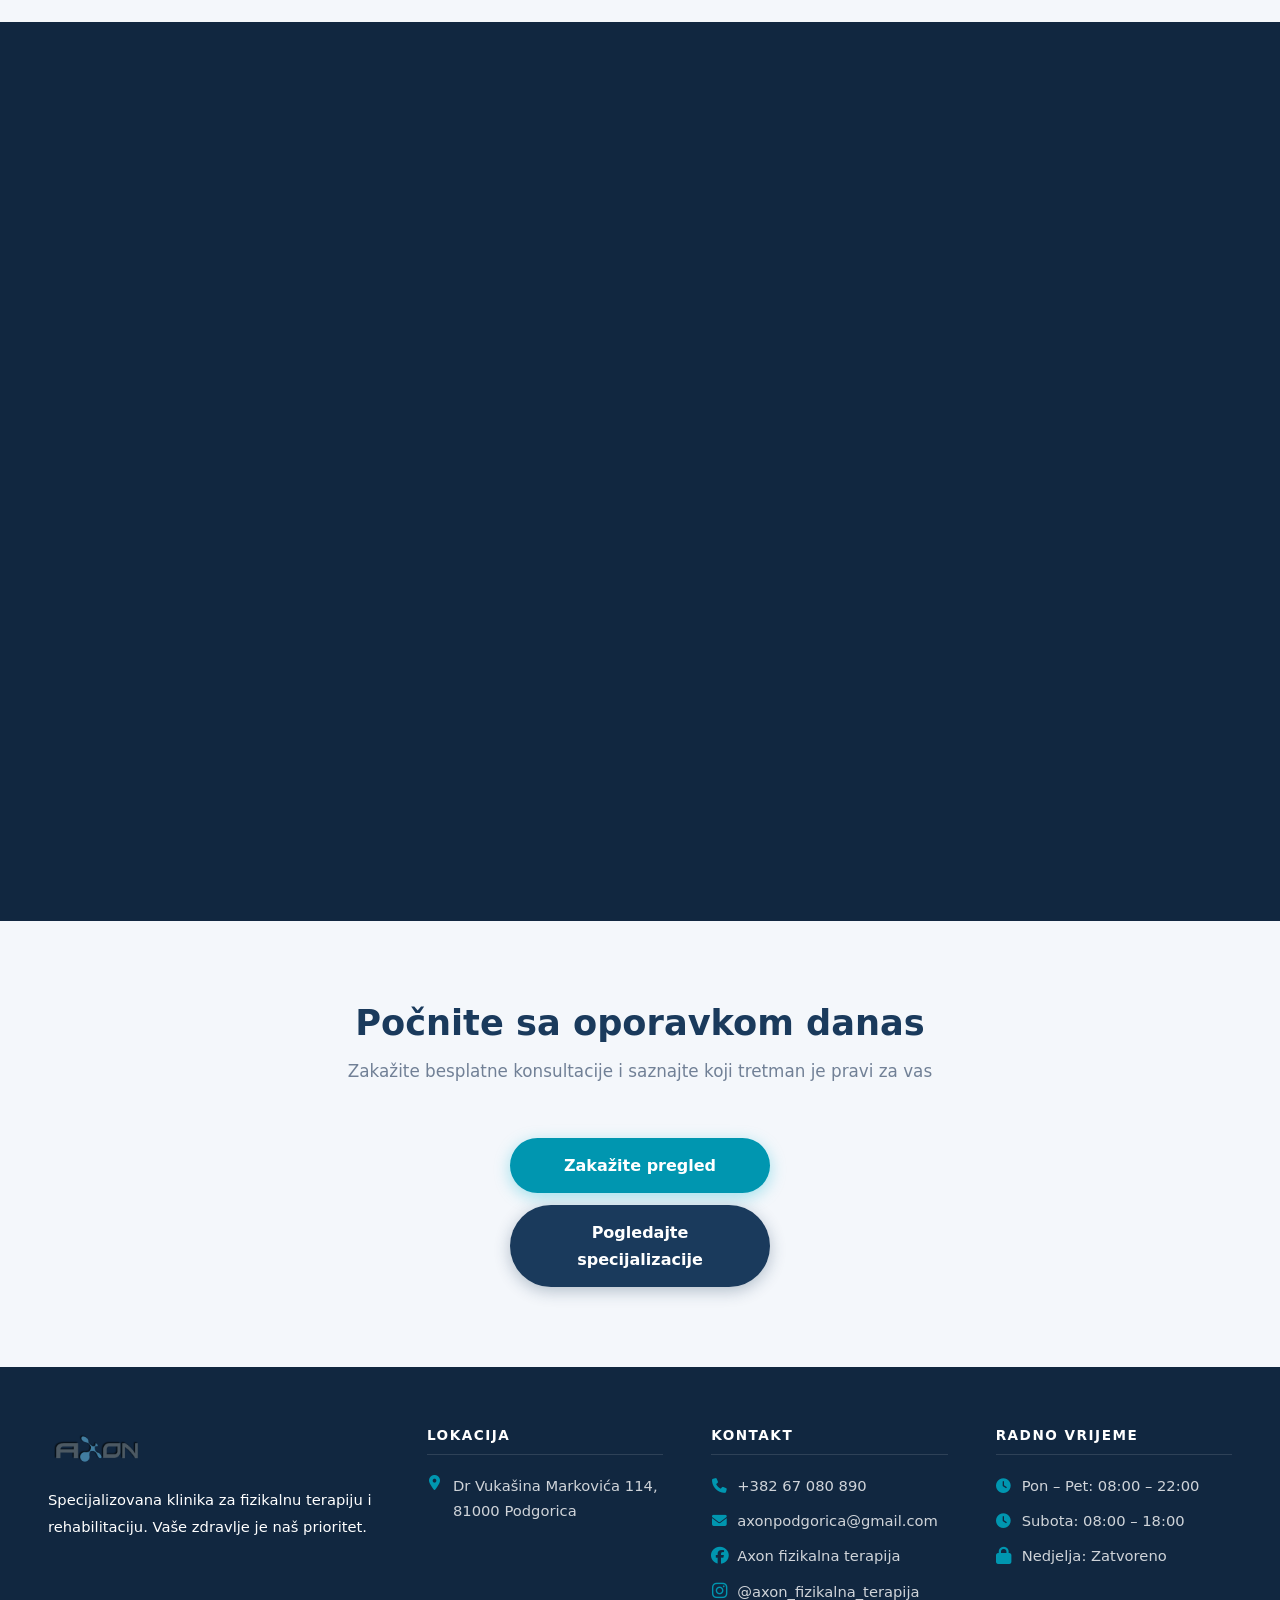
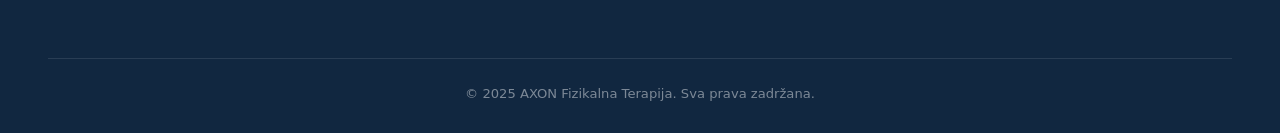
==== commit 66591bb5: "Add Google Search Console verification" ====
--- a/index.html
+++ b/index.html
@@ -2,6 +2,7 @@
 <html lang="sr">
   <head>
     <meta charset="UTF-8" />
+    <meta name="google-site-verification" content="cc78Ag0OnrMjpnKpm6EH5LL9Do-thHKWCpQaaTamD74" />
     <meta name="viewport" content="width=device-width, initial-scale=1.0" />
     <title>AXON Fizikalna Terapija i Rehabilitacija Podgorica</title>
     <meta
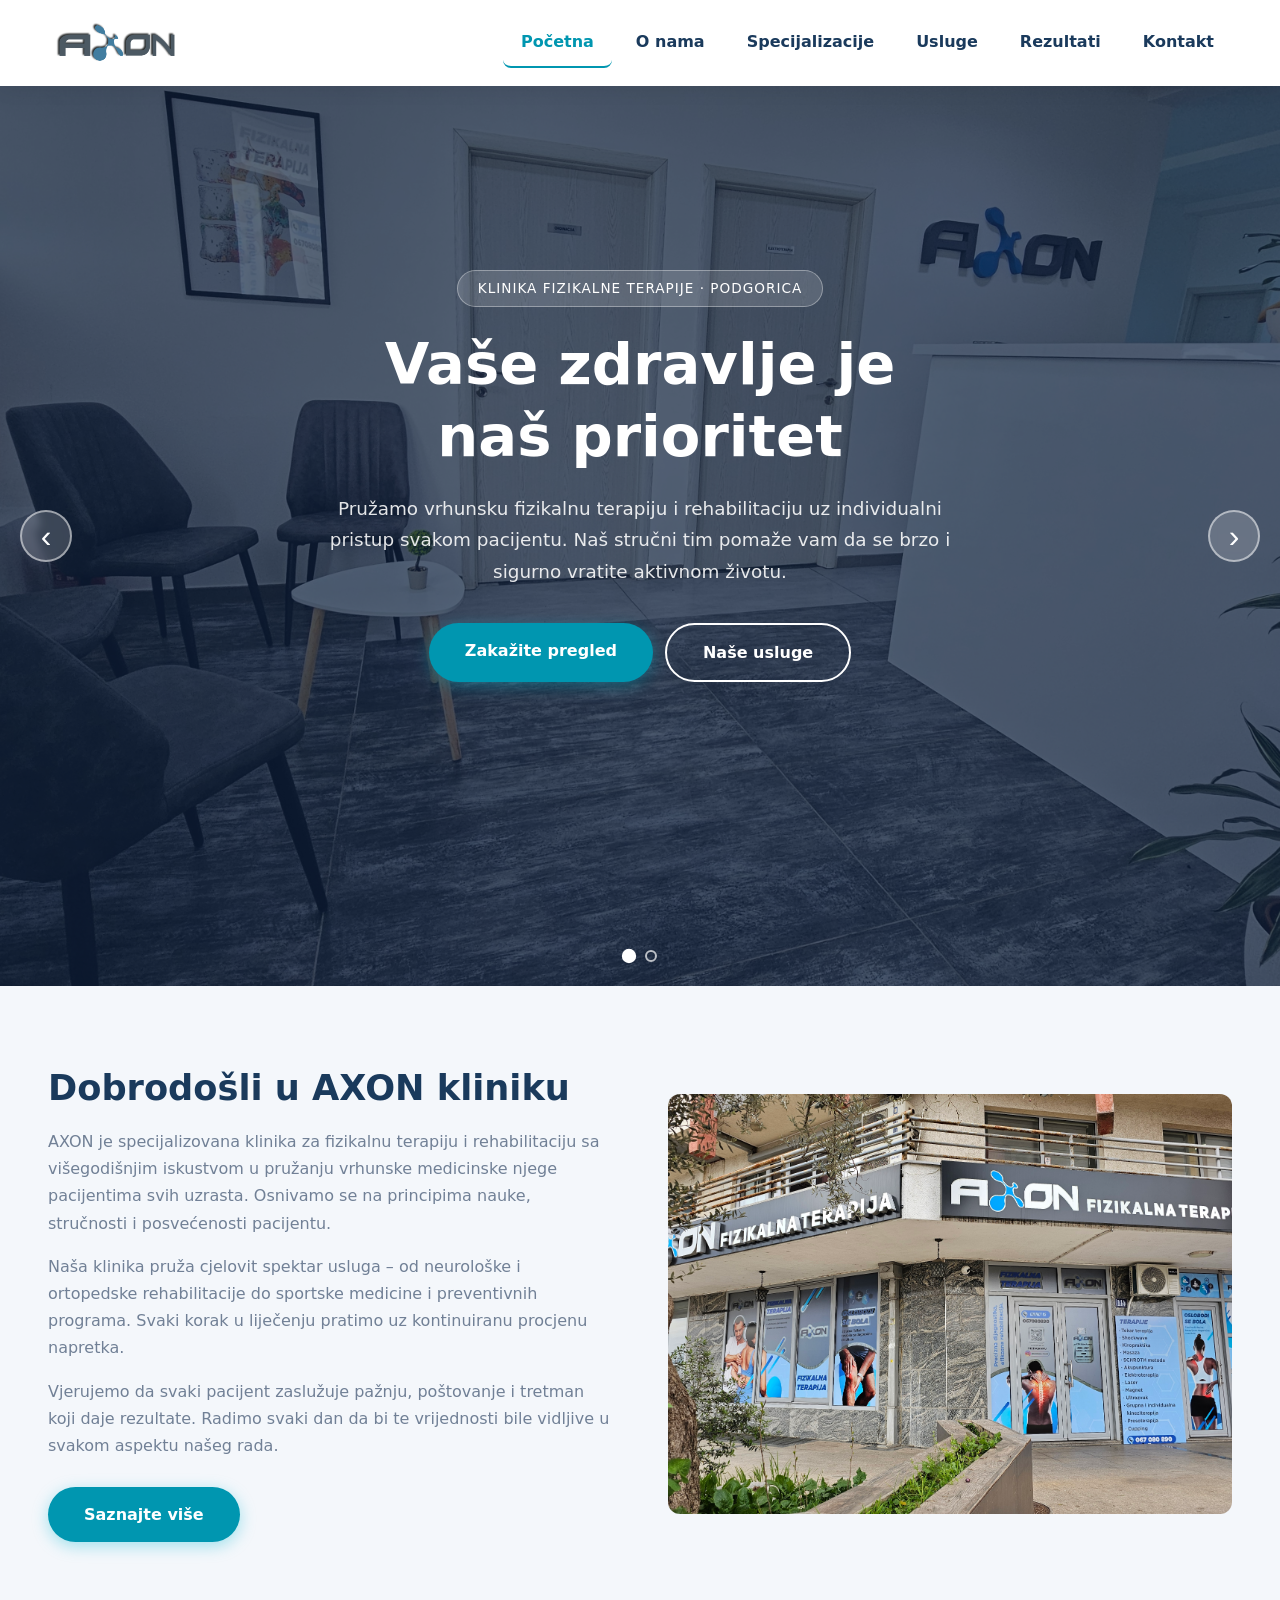
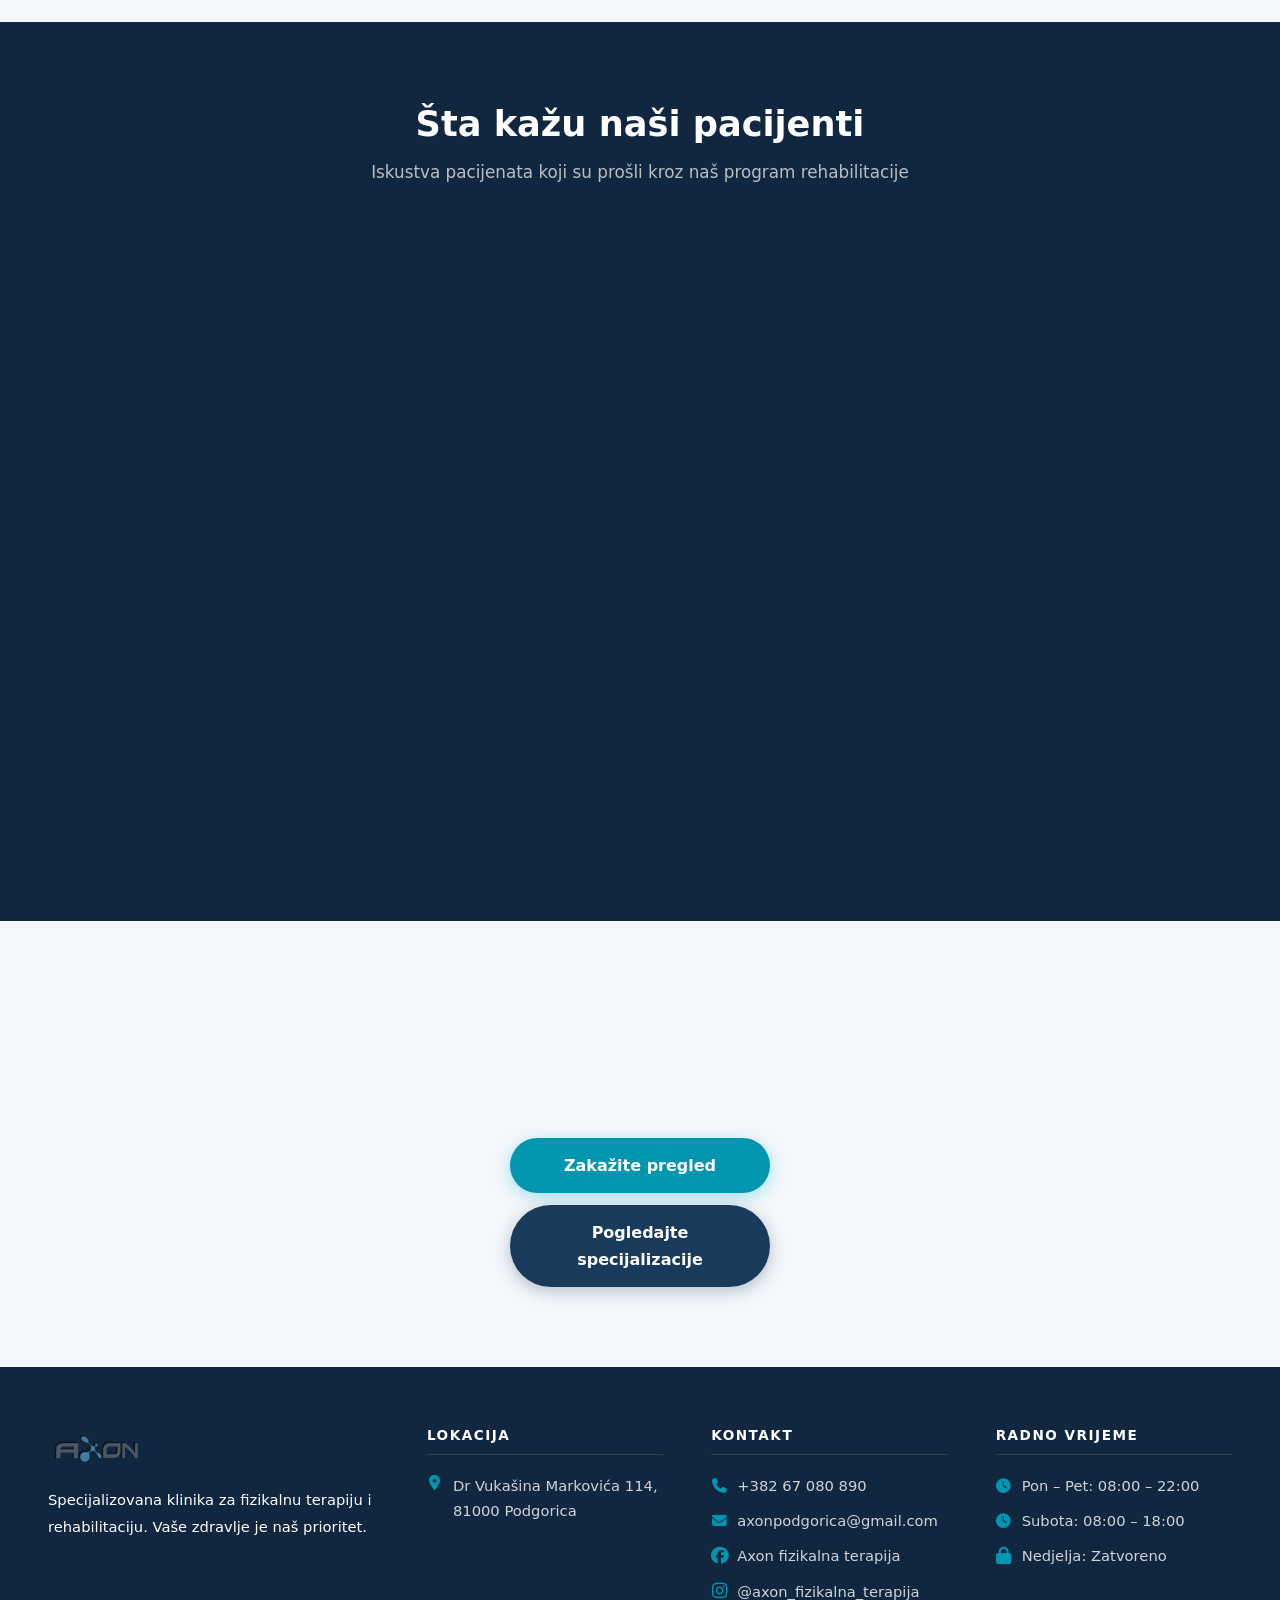
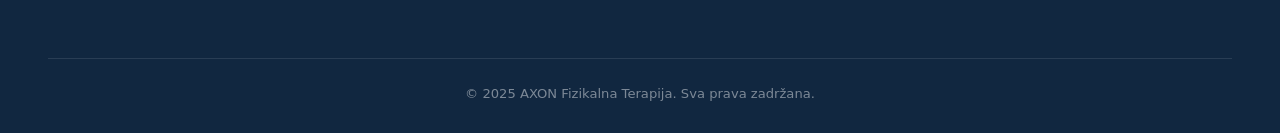
==== commit 4f403065: "Added cards animation and click" ====
--- a/index.html
+++ b/index.html
@@ -55,7 +55,7 @@
         </button>
 
         <nav class="nav" id="main-nav" aria-label="Glavna navigacija">
-          <a href="index.html" class="nav__link">Početna</a>
+          <a href="index.html" class="nav__link active">Početna</a>
           <a href="o-nama.html" class="nav__link">O nama</a>
           <a href="specijalizacije.html" class="nav__link">Specijalizacije</a>
           <a href="usluge.html" class="nav__link">Usluge</a>
--- a/styles.css
+++ b/styles.css
@@ -499,6 +499,12 @@
 .flip-card {
   perspective: 1200px;
   height: 100%;
+  cursor: pointer;
+  transition: transform 0.2s ease, box-shadow 0.2s ease;
+}
+.flip-card:not(.flipped):hover {
+  transform: translateY(-6px);
+  box-shadow: 0 12px 32px rgba(0,0,0,0.18);
 }
 .flip-card__inner {
   display: grid;
@@ -507,8 +513,28 @@
   transform-style: preserve-3d;
   transition: transform 0.7s ease;
 }
-.flip-card:hover .flip-card__inner {
+.flip-card.flipped .flip-card__inner {
   transform: rotateY(180deg);
+}
+@keyframes hint-pulse {
+  0%, 100% { transform: scale(1); opacity: 0.85; }
+  50%       { transform: scale(1.2); opacity: 1; }
+}
+.flip-card__hint {
+  position: absolute;
+  top: 12px;
+  right: 12px;
+  width: 32px;
+  height: 32px;
+  background: rgba(0, 0, 0, 0.45);
+  border-radius: 50%;
+  display: flex;
+  align-items: center;
+  justify-content: center;
+  color: #fff;
+  font-size: 14px;
+  pointer-events: none;
+  animation: hint-pulse 1.5s ease-in-out infinite;
 }
 .flip-card__front,
 .flip-card__back {
